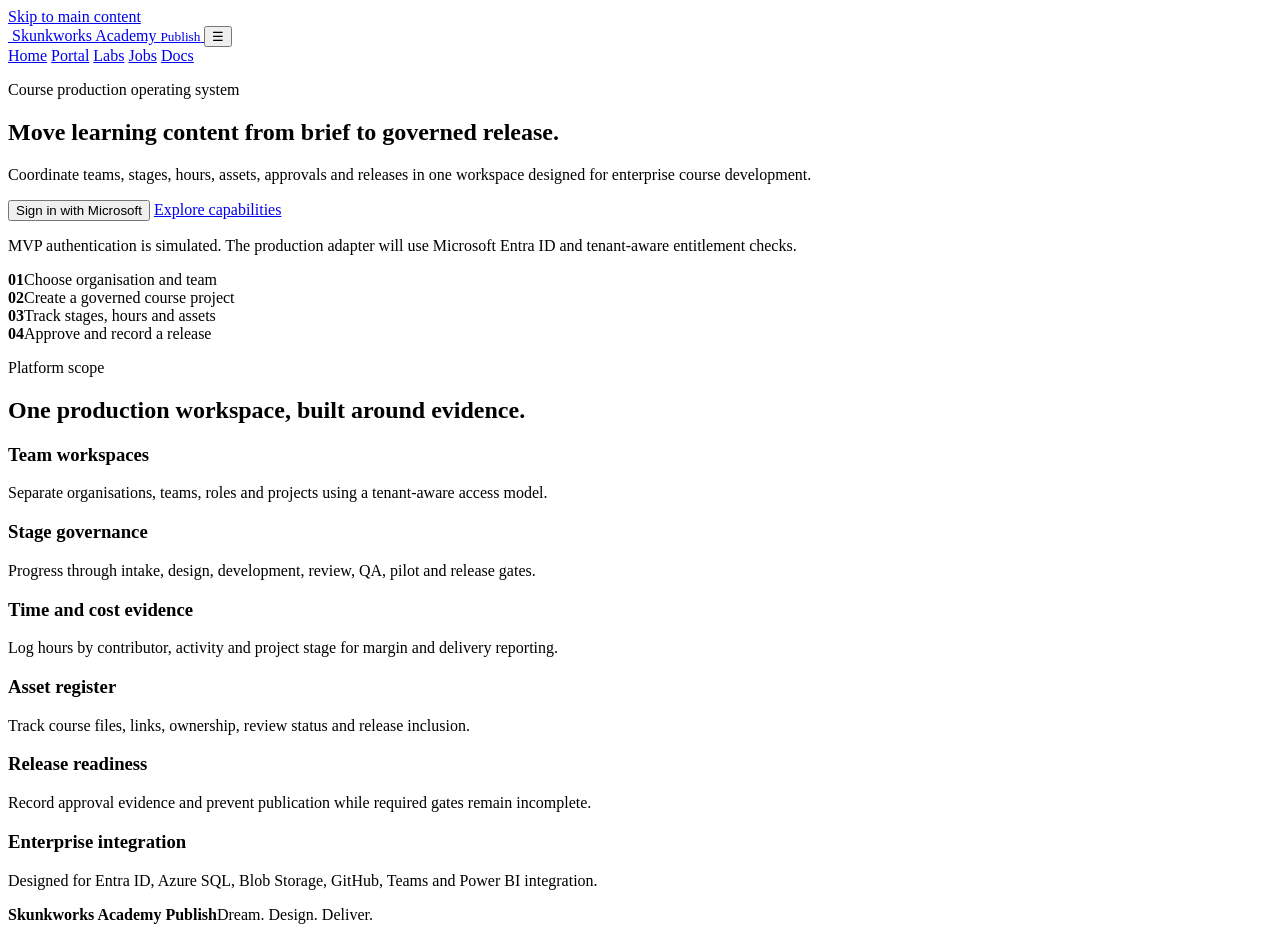
==== index.html @ 6ddb1a0d "feat: add publishing workspace MVP shell" ====
<!doctype html>
<html lang="en-ZA">
<head>
  <meta charset="utf-8" />
  <meta name="viewport" content="width=device-width, initial-scale=1, viewport-fit=cover" />
  <title>Skunkworks Academy Publish | Course Production Workspace</title>
  <meta name="description" content="Plan, produce, review and release enterprise learning content with governed teams, project stages, time tracking and release controls." />
  <meta name="color-scheme" content="light dark" />
  <meta name="theme-color" content="#ffffff" media="(prefers-color-scheme: light)" />
  <meta name="theme-color" content="#050505" media="(prefers-color-scheme: dark)" />
  <link rel="canonical" href="https://publish.skunkworksacademy.com/" />
  <link rel="icon" href="https://raw.githubusercontent.com/skunkworks-academy/.github/refs/heads/main/images/favicon-black.png" media="(prefers-color-scheme: light)" />
  <link rel="icon" href="https://raw.githubusercontent.com/skunkworks-academy/.github/refs/heads/main/images/favicon-white.png" media="(prefers-color-scheme: dark)" />
  <link rel="preconnect" href="https://fonts.googleapis.com" />
  <link rel="preconnect" href="https://fonts.gstatic.com" crossorigin />
  <link href="https://fonts.googleapis.com/css2?family=IBM+Plex+Sans:wght@400;500;600;700&display=swap" rel="stylesheet" />
  <link rel="stylesheet" href="styles.css" />
</head>
<body>
  <a class="skip-link" href="#main">Skip to main content</a>
  <header class="site-header">
    <div class="shell nav-wrap">
      <a class="brand" href="https://skunkworksacademy.com/" aria-label="Skunkworks Academy home">
        <picture>
          <source srcset="https://raw.githubusercontent.com/skunkworks-academy/.github/refs/heads/main/images/favicon-white.png" media="(prefers-color-scheme: dark)" />
          <img src="https://raw.githubusercontent.com/skunkworks-academy/.github/refs/heads/main/images/favicon-black.png" alt="" />
        </picture>
        <span>Skunkworks Academy <small>Publish</small></span>
      </a>
      <button id="navToggle" class="icon-button" type="button" aria-expanded="false" aria-controls="siteNav" aria-label="Toggle navigation">☰</button>
      <nav id="siteNav" class="site-nav" aria-label="Academy navigation">
        <a href="https://skunkworksacademy.com/">Home</a>
        <a href="https://portal.skunkworksacademy.com/">Portal</a>
        <a href="https://labs.skunkworksacademy.com/">Labs</a>
        <a href="https://jobs.skunkworksacademy.com/">Jobs</a>
        <a href="https://docs.skunkworksacademy.com/">Docs</a>
      </nav>
    </div>
  </header>

  <main id="main">
    <section id="productView" class="hero shell">
      <div>
        <p class="eyebrow">Course production operating system</p>
        <h1>Move learning content from brief to governed release.</h1>
        <p class="lead">Coordinate teams, stages, hours, assets, approvals and releases in one workspace designed for enterprise course development.</p>
        <div class="actions">
          <button id="signInButton" class="button primary" type="button">Sign in with Microsoft</button>
          <a class="button secondary" href="#capabilities">Explore capabilities</a>
        </div>
        <p class="helper">MVP authentication is simulated. The production adapter will use Microsoft Entra ID and tenant-aware entitlement checks.</p>
      </div>
      <aside class="hero-panel" aria-label="Publishing workflow summary">
        <div><strong>01</strong><span>Choose organisation and team</span></div>
        <div><strong>02</strong><span>Create a governed course project</span></div>
        <div><strong>03</strong><span>Track stages, hours and assets</span></div>
        <div><strong>04</strong><span>Approve and record a release</span></div>
      </aside>
    </section>

    <section id="capabilities" class="shell section-block">
      <p class="eyebrow">Platform scope</p>
      <h2>One production workspace, built around evidence.</h2>
      <div class="feature-grid">
        <article><h3>Team workspaces</h3><p>Separate organisations, teams, roles and projects using a tenant-aware access model.</p></article>
        <article><h3>Stage governance</h3><p>Progress through intake, design, development, review, QA, pilot and release gates.</p></article>
        <article><h3>Time and cost evidence</h3><p>Log hours by contributor, activity and project stage for margin and delivery reporting.</p></article>
        <article><h3>Asset register</h3><p>Track course files, links, ownership, review status and release inclusion.</p></article>
        <article><h3>Release readiness</h3><p>Record approval evidence and prevent publication while required gates remain incomplete.</p></article>
        <article><h3>Enterprise integration</h3><p>Designed for Entra ID, Azure SQL, Blob Storage, GitHub, Teams and Power BI integration.</p></article>
      </div>
    </section>

    <section id="workspaceView" class="workspace shell" hidden>
      <div class="workspace-head">
        <div>
          <p class="eyebrow">Authenticated workspace</p>
          <h1>Publishing control centre</h1>
          <p id="identitySummary" class="lead compact"></p>
        </div>
        <button id="signOutButton" class="button secondary" type="button">Sign out</button>
      </div>

      <div class="onboarding-grid">
        <section class="panel">
          <h2>1. Organisation and team</h2>
          <label for="organisationSelect">Organisation</label>
          <select id="organisationSelect">
            <option value="Skunkworks Academy">Skunkworks Academy</option>
            <option value="Demo Customer Tenant">Demo Customer Tenant</option>
          </select>
          <label for="teamSelect">Publishing team</label>
          <select id="teamSelect">
            <option value="Course Development Team">Course Development Team</option>
            <option value="Faculty and SMEs">Faculty and SMEs</option>
            <option value="Media Production">Media Production</option>
          </select>
          <p class="helper">Production: organisations and teams will resolve from application tenant memberships and Entra groups.</p>
        </section>

        <section class="panel">
          <h2>2. Create project</h2>
          <label for="projectName">Project name</label>
          <input id="projectName" type="text" value="Publishing MVP Course" />
          <label for="projectOwner">Project owner</label>
          <input id="projectOwner" type="text" value="Raydo Matthee" />
          <label for="projectTemplate">Template</label>
          <select id="projectTemplate">
            <option>Instructor-led course</option>
            <option>Self-paced course</option>
            <option>Certification readiness programme</option>
            <option>Microlearning series</option>
          </select>
          <button id="createProjectButton" class="button primary" type="button">Create project workspace</button>
        </section>
      </div>

      <section id="projectWorkspace" hidden>
        <div class="metric-grid">
          <article class="metric"><span>Project</span><strong id="metricProject">—</strong></article>
          <article class="metric"><span>Current stage</span><strong id="metricStage">Intake</strong></article>
          <article class="metric"><span>Logged hours</span><strong id="metricHours">0.0</strong></article>
          <article class="metric"><span>Release readiness</span><strong id="metricReadiness">14%</strong></article>
        </div>

        <div class="workspace-grid">
          <section class="panel span-2">
            <div class="panel-heading"><div><p class="eyebrow">Production stages</p><h2>Stage board</h2></div><button id="advanceStageButton" class="button secondary" type="button">Advance stage</button></div>
            <ol id="stageList" class="stage-list"></ol>
          </section>

          <section class="panel">
            <p class="eyebrow">Time evidence</p>
            <h2>Log time</h2>
            <label for="timeActivity">Activity</label>
            <input id="timeActivity" type="text" placeholder="Example: Module outline review" />
            <label for="timeHours">Hours</label>
            <input id="timeHours" type="number" min="0.25" step="0.25" value="1" />
            <button id="addTimeButton" class="button primary" type="button">Add time entry</button>
            <ul id="timeEntries" class="record-list"></ul>
          </section>

          <section class="panel">
            <p class="eyebrow">Asset register</p>
            <h2>Add course asset</h2>
            <label for="assetName">Asset name</label>
            <input id="assetName" type="text" placeholder="Example: learner-guide.docx" />
            <label for="assetType">Asset type</label>
            <select id="assetType"><option>Courseware</option><option>Slides</option><option>Lab</option><option>Assessment</option><option>Media</option></select>
            <button id="addAssetButton" class="button primary" type="button">Register asset</button>
            <ul id="assetEntries" class="record-list"></ul>
          </section>

          <section class="panel span-2">
            <div class="panel-heading"><div><p class="eyebrow">Release governance</p><h2>Readiness checklist</h2></div><span id="releaseBadge" class="badge">Not ready</span></div>
            <div id="checklist" class="checklist"></div>
            <button id="createReleaseButton" class="button primary" type="button" disabled>Create release record</button>
            <p id="releaseMessage" class="status" aria-live="polite"></p>
          </section>
        </div>
      </section>
    </section>
  </main>

  <footer class="site-footer">
    <div class="shell"><strong>Skunkworks Academy Publish</strong><span>Dream. Design. Deliver.</span></div>
  </footer>
  <script src="app.js" defer></script>
</body>
</html>
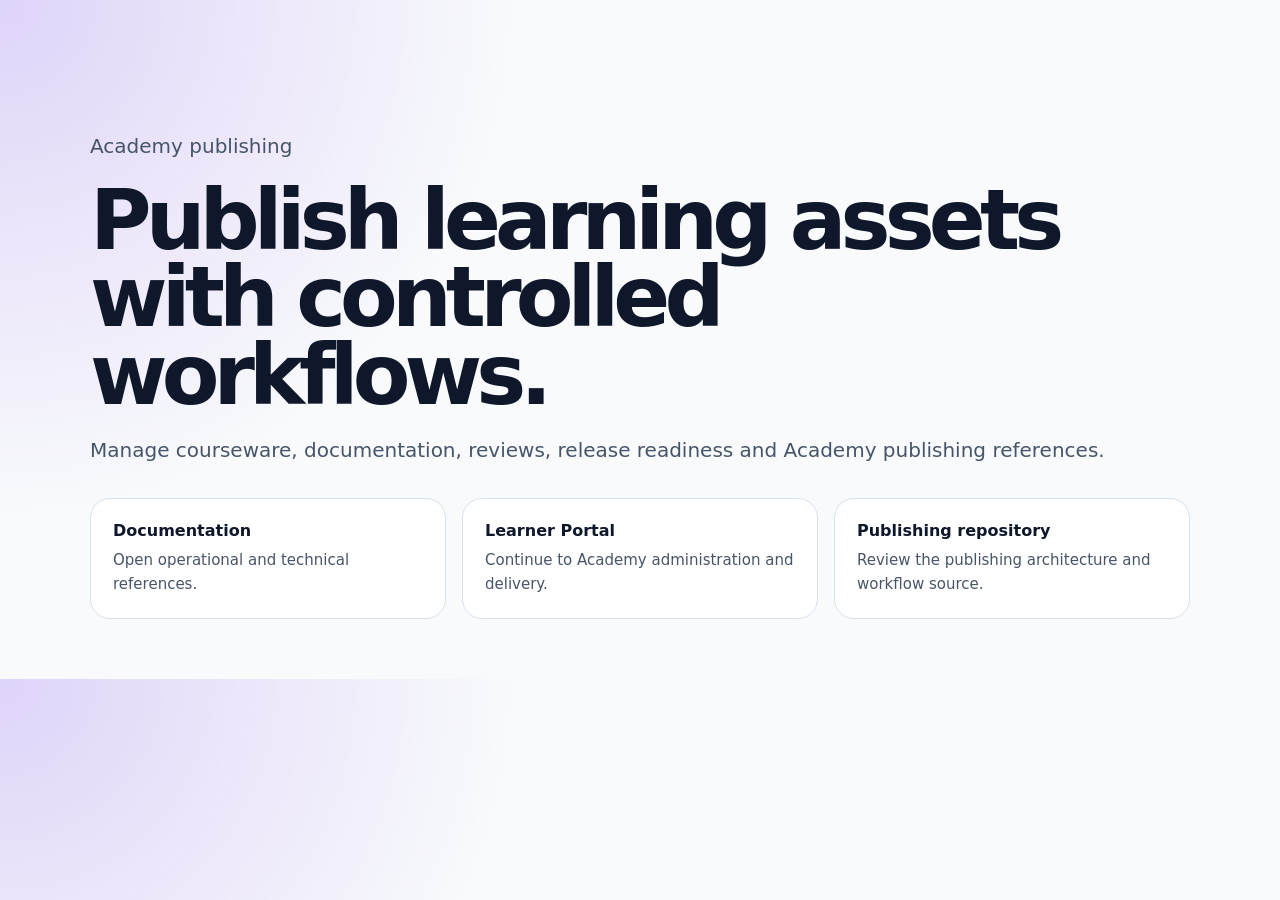
==== commit 729e7962: "feat: add Academy publishing landing page with canonical navigation" ====
--- a/index.html
+++ b/index.html
@@ -2,169 +2,15 @@
 <html lang="en-ZA">
 <head>
   <meta charset="utf-8" />
-  <meta name="viewport" content="width=device-width, initial-scale=1, viewport-fit=cover" />
-  <title>Skunkworks Academy Publish | Course Production Workspace</title>
-  <meta name="description" content="Plan, produce, review and release enterprise learning content with governed teams, project stages, time tracking and release controls." />
+  <meta name="viewport" content="width=device-width,initial-scale=1,viewport-fit=cover" />
+  <title>Skunkworks Academy Publish</title>
+  <meta name="description" content="Skunkworks Academy publishing workflows for courseware, documentation and release assets." />
   <meta name="color-scheme" content="light dark" />
-  <meta name="theme-color" content="#ffffff" media="(prefers-color-scheme: light)" />
-  <meta name="theme-color" content="#050505" media="(prefers-color-scheme: dark)" />
   <link rel="canonical" href="https://publish.skunkworksacademy.com/" />
-  <link rel="icon" href="https://raw.githubusercontent.com/skunkworks-academy/.github/refs/heads/main/images/favicon-black.png" media="(prefers-color-scheme: light)" />
-  <link rel="icon" href="https://raw.githubusercontent.com/skunkworks-academy/.github/refs/heads/main/images/favicon-white.png" media="(prefers-color-scheme: dark)" />
-  <link rel="preconnect" href="https://fonts.googleapis.com" />
-  <link rel="preconnect" href="https://fonts.gstatic.com" crossorigin />
-  <link href="https://fonts.googleapis.com/css2?family=IBM+Plex+Sans:wght@400;500;600;700&display=swap" rel="stylesheet" />
-  <link rel="stylesheet" href="styles.css" />
+  <link rel="icon" href="https://skunkworksacademy.com/images/favicon-black.png" media="(prefers-color-scheme:light)" />
+  <link rel="icon" href="https://skunkworksacademy.com/images/favicon-white.png" media="(prefers-color-scheme:dark)" />
+  <script defer src="https://skunkworksacademy.com/assets/academy-navigation.js?v=2026.07.17.4" data-skunkworks-global-nav="v7"></script>
+  <style>:root{color-scheme:light dark;--bg:#f8fafc;--panel:#fff;--text:#0f172a;--muted:#475569;--line:#d8e1ed;--a:#7c3aed;--b:#0891b2}@media(prefers-color-scheme:dark){:root{--bg:#0b0f14;--panel:#0f1720;--text:#e6edf3;--muted:#9fb0c2;--line:#243041;--a:#8b5cf6;--b:#22d3ee}}*{box-sizing:border-box}body{margin:0;background:radial-gradient(circle at top left,color-mix(in srgb,var(--a) 20%,transparent),transparent 32rem),var(--bg);color:var(--text);font-family:system-ui,-apple-system,Segoe UI,sans-serif}.shell{width:min(1100px,calc(100% - 32px));margin:auto;padding:110px 0 60px}h1{font-size:clamp(44px,8vw,84px);line-height:.92;letter-spacing:-.07em;margin:0 0 18px}p{color:var(--muted);font-size:20px;line-height:1.6}.grid{display:grid;grid-template-columns:repeat(3,1fr);gap:16px;margin-top:32px}.card{border:1px solid var(--line);border-radius:20px;padding:22px;background:var(--panel);color:var(--text);text-decoration:none}.card p{font-size:15px;margin:8px 0 0}@media(max-width:760px){.grid{grid-template-columns:1fr}}</style>
 </head>
-<body>
-  <a class="skip-link" href="#main">Skip to main content</a>
-  <header class="site-header">
-    <div class="shell nav-wrap">
-      <a class="brand" href="https://skunkworksacademy.com/" aria-label="Skunkworks Academy home">
-        <picture>
-          <source srcset="https://raw.githubusercontent.com/skunkworks-academy/.github/refs/heads/main/images/favicon-white.png" media="(prefers-color-scheme: dark)" />
-          <img src="https://raw.githubusercontent.com/skunkworks-academy/.github/refs/heads/main/images/favicon-black.png" alt="" />
-        </picture>
-        <span>Skunkworks Academy <small>Publish</small></span>
-      </a>
-      <button id="navToggle" class="icon-button" type="button" aria-expanded="false" aria-controls="siteNav" aria-label="Toggle navigation">☰</button>
-      <nav id="siteNav" class="site-nav" aria-label="Academy navigation">
-        <a href="https://skunkworksacademy.com/">Home</a>
-        <a href="https://portal.skunkworksacademy.com/">Portal</a>
-        <a href="https://labs.skunkworksacademy.com/">Labs</a>
-        <a href="https://jobs.skunkworksacademy.com/">Jobs</a>
-        <a href="https://docs.skunkworksacademy.com/">Docs</a>
-      </nav>
-    </div>
-  </header>
-
-  <main id="main">
-    <section id="productView" class="hero shell">
-      <div>
-        <p class="eyebrow">Course production operating system</p>
-        <h1>Move learning content from brief to governed release.</h1>
-        <p class="lead">Coordinate teams, stages, hours, assets, approvals and releases in one workspace designed for enterprise course development.</p>
-        <div class="actions">
-          <button id="signInButton" class="button primary" type="button">Sign in with Microsoft</button>
-          <a class="button secondary" href="#capabilities">Explore capabilities</a>
-        </div>
-        <p class="helper">MVP authentication is simulated. The production adapter will use Microsoft Entra ID and tenant-aware entitlement checks.</p>
-      </div>
-      <aside class="hero-panel" aria-label="Publishing workflow summary">
-        <div><strong>01</strong><span>Choose organisation and team</span></div>
-        <div><strong>02</strong><span>Create a governed course project</span></div>
-        <div><strong>03</strong><span>Track stages, hours and assets</span></div>
-        <div><strong>04</strong><span>Approve and record a release</span></div>
-      </aside>
-    </section>
-
-    <section id="capabilities" class="shell section-block">
-      <p class="eyebrow">Platform scope</p>
-      <h2>One production workspace, built around evidence.</h2>
-      <div class="feature-grid">
-        <article><h3>Team workspaces</h3><p>Separate organisations, teams, roles and projects using a tenant-aware access model.</p></article>
-        <article><h3>Stage governance</h3><p>Progress through intake, design, development, review, QA, pilot and release gates.</p></article>
-        <article><h3>Time and cost evidence</h3><p>Log hours by contributor, activity and project stage for margin and delivery reporting.</p></article>
-        <article><h3>Asset register</h3><p>Track course files, links, ownership, review status and release inclusion.</p></article>
-        <article><h3>Release readiness</h3><p>Record approval evidence and prevent publication while required gates remain incomplete.</p></article>
-        <article><h3>Enterprise integration</h3><p>Designed for Entra ID, Azure SQL, Blob Storage, GitHub, Teams and Power BI integration.</p></article>
-      </div>
-    </section>
-
-    <section id="workspaceView" class="workspace shell" hidden>
-      <div class="workspace-head">
-        <div>
-          <p class="eyebrow">Authenticated workspace</p>
-          <h1>Publishing control centre</h1>
-          <p id="identitySummary" class="lead compact"></p>
-        </div>
-        <button id="signOutButton" class="button secondary" type="button">Sign out</button>
-      </div>
-
-      <div class="onboarding-grid">
-        <section class="panel">
-          <h2>1. Organisation and team</h2>
-          <label for="organisationSelect">Organisation</label>
-          <select id="organisationSelect">
-            <option value="Skunkworks Academy">Skunkworks Academy</option>
-            <option value="Demo Customer Tenant">Demo Customer Tenant</option>
-          </select>
-          <label for="teamSelect">Publishing team</label>
-          <select id="teamSelect">
-            <option value="Course Development Team">Course Development Team</option>
-            <option value="Faculty and SMEs">Faculty and SMEs</option>
-            <option value="Media Production">Media Production</option>
-          </select>
-          <p class="helper">Production: organisations and teams will resolve from application tenant memberships and Entra groups.</p>
-        </section>
-
-        <section class="panel">
-          <h2>2. Create project</h2>
-          <label for="projectName">Project name</label>
-          <input id="projectName" type="text" value="Publishing MVP Course" />
-          <label for="projectOwner">Project owner</label>
-          <input id="projectOwner" type="text" value="Raydo Matthee" />
-          <label for="projectTemplate">Template</label>
-          <select id="projectTemplate">
-            <option>Instructor-led course</option>
-            <option>Self-paced course</option>
-            <option>Certification readiness programme</option>
-            <option>Microlearning series</option>
-          </select>
-          <button id="createProjectButton" class="button primary" type="button">Create project workspace</button>
-        </section>
-      </div>
-
-      <section id="projectWorkspace" hidden>
-        <div class="metric-grid">
-          <article class="metric"><span>Project</span><strong id="metricProject">—</strong></article>
-          <article class="metric"><span>Current stage</span><strong id="metricStage">Intake</strong></article>
-          <article class="metric"><span>Logged hours</span><strong id="metricHours">0.0</strong></article>
-          <article class="metric"><span>Release readiness</span><strong id="metricReadiness">14%</strong></article>
-        </div>
-
-        <div class="workspace-grid">
-          <section class="panel span-2">
-            <div class="panel-heading"><div><p class="eyebrow">Production stages</p><h2>Stage board</h2></div><button id="advanceStageButton" class="button secondary" type="button">Advance stage</button></div>
-            <ol id="stageList" class="stage-list"></ol>
-          </section>
-
-          <section class="panel">
-            <p class="eyebrow">Time evidence</p>
-            <h2>Log time</h2>
-            <label for="timeActivity">Activity</label>
-            <input id="timeActivity" type="text" placeholder="Example: Module outline review" />
-            <label for="timeHours">Hours</label>
-            <input id="timeHours" type="number" min="0.25" step="0.25" value="1" />
-            <button id="addTimeButton" class="button primary" type="button">Add time entry</button>
-            <ul id="timeEntries" class="record-list"></ul>
-          </section>
-
-          <section class="panel">
-            <p class="eyebrow">Asset register</p>
-            <h2>Add course asset</h2>
-            <label for="assetName">Asset name</label>
-            <input id="assetName" type="text" placeholder="Example: learner-guide.docx" />
-            <label for="assetType">Asset type</label>
-            <select id="assetType"><option>Courseware</option><option>Slides</option><option>Lab</option><option>Assessment</option><option>Media</option></select>
-            <button id="addAssetButton" class="button primary" type="button">Register asset</button>
-            <ul id="assetEntries" class="record-list"></ul>
-          </section>
-
-          <section class="panel span-2">
-            <div class="panel-heading"><div><p class="eyebrow">Release governance</p><h2>Readiness checklist</h2></div><span id="releaseBadge" class="badge">Not ready</span></div>
-            <div id="checklist" class="checklist"></div>
-            <button id="createReleaseButton" class="button primary" type="button" disabled>Create release record</button>
-            <p id="releaseMessage" class="status" aria-live="polite"></p>
-          </section>
-        </div>
-      </section>
-    </section>
-  </main>
-
-  <footer class="site-footer">
-    <div class="shell"><strong>Skunkworks Academy Publish</strong><span>Dream. Design. Deliver.</span></div>
-  </footer>
-  <script src="app.js" defer></script>
-</body>
+<body><main class="shell"><p>Academy publishing</p><h1>Publish learning assets with controlled workflows.</h1><p>Manage courseware, documentation, reviews, release readiness and Academy publishing references.</p><section class="grid"><a class="card" href="https://docs.skunkworksacademy.com/"><strong>Documentation</strong><p>Open operational and technical references.</p></a><a class="card" href="https://portal.skunkworksacademy.com/"><strong>Learner Portal</strong><p>Continue to Academy administration and delivery.</p></a><a class="card" href="https://github.com/skunkworks-academy/publish"><strong>Publishing repository</strong><p>Review the publishing architecture and workflow source.</p></a></section></main></body>
 </html>
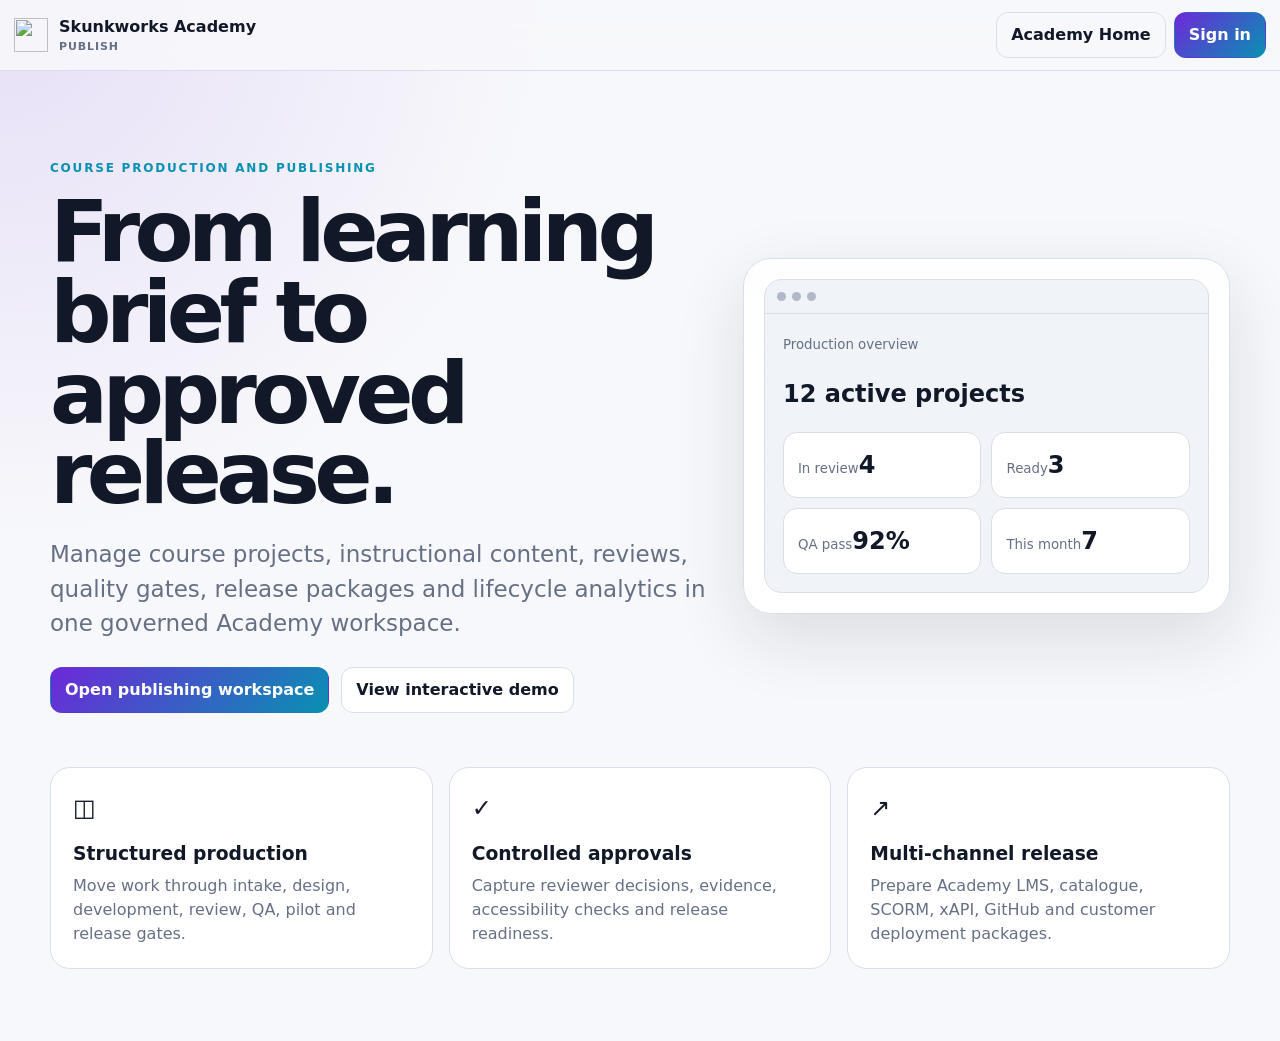
==== commit da4e8d52: "feat: build publishing module dashboard and wireframes" ====
--- a/index.html
+++ b/index.html
@@ -3,14 +3,207 @@
 <head>
   <meta charset="utf-8" />
   <meta name="viewport" content="width=device-width,initial-scale=1,viewport-fit=cover" />
-  <title>Skunkworks Academy Publish</title>
-  <meta name="description" content="Skunkworks Academy publishing workflows for courseware, documentation and release assets." />
+  <title>Skunkworks Academy Publish | Course Production Workspace</title>
+  <meta name="description" content="Plan, author, review, approve and release Skunkworks Academy learning content from one governed publishing workspace." />
+  <meta name="author" content="Skunkworks Academy" />
+  <meta name="robots" content="index,follow,max-image-preview:large" />
   <meta name="color-scheme" content="light dark" />
+  <meta name="theme-color" content="#f7f8fb" media="(prefers-color-scheme:light)" />
+  <meta name="theme-color" content="#080b10" media="(prefers-color-scheme:dark)" />
   <link rel="canonical" href="https://publish.skunkworksacademy.com/" />
-  <link rel="icon" href="https://skunkworksacademy.com/images/favicon-black.png" media="(prefers-color-scheme:light)" />
-  <link rel="icon" href="https://skunkworksacademy.com/images/favicon-white.png" media="(prefers-color-scheme:dark)" />
+  <link rel="icon" href="https://raw.githubusercontent.com/skunkworks-academy/.github/refs/heads/main/images/favicon-black.png" media="(prefers-color-scheme:light)" />
+  <link rel="icon" href="https://raw.githubusercontent.com/skunkworks-academy/.github/refs/heads/main/images/favicon-white.png" media="(prefers-color-scheme:dark)" />
+  <link rel="preconnect" href="https://fonts.googleapis.com" />
+  <link rel="preconnect" href="https://fonts.gstatic.com" crossorigin />
+  <link href="https://fonts.googleapis.com/css2?family=IBM+Plex+Sans:wght@400;500;600;700&display=swap" rel="stylesheet" />
   <script defer src="https://skunkworksacademy.com/assets/academy-navigation.js?v=2026.07.17.4" data-skunkworks-global-nav="v7"></script>
-  <style>:root{color-scheme:light dark;--bg:#f8fafc;--panel:#fff;--text:#0f172a;--muted:#475569;--line:#d8e1ed;--a:#7c3aed;--b:#0891b2}@media(prefers-color-scheme:dark){:root{--bg:#0b0f14;--panel:#0f1720;--text:#e6edf3;--muted:#9fb0c2;--line:#243041;--a:#8b5cf6;--b:#22d3ee}}*{box-sizing:border-box}body{margin:0;background:radial-gradient(circle at top left,color-mix(in srgb,var(--a) 20%,transparent),transparent 32rem),var(--bg);color:var(--text);font-family:system-ui,-apple-system,Segoe UI,sans-serif}.shell{width:min(1100px,calc(100% - 32px));margin:auto;padding:110px 0 60px}h1{font-size:clamp(44px,8vw,84px);line-height:.92;letter-spacing:-.07em;margin:0 0 18px}p{color:var(--muted);font-size:20px;line-height:1.6}.grid{display:grid;grid-template-columns:repeat(3,1fr);gap:16px;margin-top:32px}.card{border:1px solid var(--line);border-radius:20px;padding:22px;background:var(--panel);color:var(--text);text-decoration:none}.card p{font-size:15px;margin:8px 0 0}@media(max-width:760px){.grid{grid-template-columns:1fr}}</style>
+  <style>
+    :root{color-scheme:light dark;--bg:#f7f8fb;--surface:#fff;--surface2:#f0f3f8;--text:#111827;--muted:#667085;--line:#d9dee8;--brand:#6d28d9;--brand2:#0891b2;--good:#15803d;--warn:#b45309;--danger:#b42318;--shadow:0 24px 70px rgba(15,23,42,.12);--radius:20px}
+    @media(prefers-color-scheme:dark){:root{--bg:#080b10;--surface:#0f141c;--surface2:#161d27;--text:#edf2f7;--muted:#9ba8b7;--line:#283241;--brand:#9b7cff;--brand2:#27c2dd;--good:#4ade80;--warn:#fbbf24;--danger:#fb7185;--shadow:0 24px 80px rgba(0,0,0,.35)}}
+    *{box-sizing:border-box}html{scroll-behavior:smooth}body{margin:0;background:radial-gradient(circle at top left,color-mix(in srgb,var(--brand) 12%,transparent),transparent 34rem),var(--bg);color:var(--text);font-family:"IBM Plex Sans",system-ui,sans-serif;line-height:1.5}button,input,select,textarea{font:inherit}button,a{transition:.2s ease}.skip{position:fixed;top:10px;left:10px;transform:translateY(-160%);z-index:1000;background:var(--text);color:var(--bg);padding:10px 14px;border-radius:999px}.skip:focus{transform:none}.topbar{position:sticky;top:0;z-index:50;min-height:70px;border-bottom:1px solid var(--line);background:color-mix(in srgb,var(--bg) 88%,transparent);backdrop-filter:blur(18px)}.topbar-inner{width:min(1440px,calc(100% - 28px));min-height:70px;margin:auto;display:flex;align-items:center;justify-content:space-between;gap:18px}.brand{display:flex;align-items:center;gap:11px;text-decoration:none;color:var(--text);font-weight:700}.brand img{width:34px;height:34px}.brand small{display:block;color:var(--muted);font-size:11px;font-weight:600;letter-spacing:.08em;text-transform:uppercase}.top-actions{display:flex;align-items:center;gap:8px}.icon-btn,.btn{border:1px solid var(--line);background:var(--surface);color:var(--text);border-radius:12px;padding:10px 14px;cursor:pointer;text-decoration:none;font-weight:600}.btn.primary{border-color:transparent;background:linear-gradient(135deg,var(--brand),var(--brand2));color:#fff}.btn.ghost{background:transparent}.avatar{width:38px;height:38px;border-radius:50%;display:grid;place-items:center;background:linear-gradient(135deg,var(--brand),var(--brand2));color:#fff;font-weight:700}.landing{width:min(1180px,calc(100% - 32px));margin:auto;padding:88px 0 72px}.hero{display:grid;grid-template-columns:1.15fr .85fr;gap:34px;align-items:center}.eyebrow{font-size:12px;text-transform:uppercase;letter-spacing:.15em;color:var(--brand2);font-weight:700}.hero h1{font-size:clamp(46px,7vw,86px);line-height:.94;letter-spacing:-.065em;margin:14px 0 20px}.hero p{font-size:clamp(18px,2vw,23px);color:var(--muted);max-width:760px}.hero-actions{display:flex;gap:12px;flex-wrap:wrap;margin-top:26px}.showcase{border:1px solid var(--line);background:linear-gradient(180deg,color-mix(in srgb,var(--surface) 92%,transparent),var(--surface));border-radius:28px;padding:20px;box-shadow:var(--shadow)}.mini-window{border:1px solid var(--line);border-radius:18px;overflow:hidden;background:var(--surface2)}.mini-head{display:flex;gap:6px;padding:12px;border-bottom:1px solid var(--line)}.dot{width:9px;height:9px;border-radius:50%;background:var(--muted);opacity:.45}.mini-body{padding:18px}.mini-grid{display:grid;grid-template-columns:1fr 1fr;gap:10px}.mini-card{border:1px solid var(--line);background:var(--surface);border-radius:14px;padding:14px}.mini-card strong{font-size:24px}.feature-grid{display:grid;grid-template-columns:repeat(3,1fr);gap:16px;margin-top:54px}.feature{border:1px solid var(--line);background:var(--surface);border-radius:var(--radius);padding:22px}.feature span{font-size:24px}.feature h3{margin:14px 0 6px}.feature p{margin:0;color:var(--muted)}
+    .auth-view{min-height:calc(100vh - 70px);display:grid;place-items:center;padding:44px 16px}.auth-shell{width:min(980px,100%);display:grid;grid-template-columns:1fr .9fr;border:1px solid var(--line);border-radius:28px;overflow:hidden;background:var(--surface);box-shadow:var(--shadow)}.auth-story{padding:48px;background:linear-gradient(145deg,color-mix(in srgb,var(--brand) 20%,var(--surface)),color-mix(in srgb,var(--brand2) 14%,var(--surface)))}.auth-story h1{font-size:clamp(38px,5vw,62px);line-height:1;letter-spacing:-.055em;margin:14px 0}.auth-story p{color:var(--muted);font-size:18px}.auth-points{display:grid;gap:12px;margin-top:28px}.auth-point{display:flex;gap:10px}.auth-card{padding:48px}.auth-card h2{font-size:30px;margin:0 0 8px}.auth-card p{color:var(--muted)}.ms-btn{width:100%;display:flex;justify-content:center;align-items:center;gap:12px;margin-top:22px;padding:13px;border:1px solid var(--line);border-radius:12px;background:var(--surface2);color:var(--text);font-weight:700;cursor:pointer}.ms-mark{display:grid;grid-template-columns:repeat(2,9px);gap:2px}.ms-mark i{width:9px;height:9px;background:currentColor}.divider{display:flex;align-items:center;gap:10px;color:var(--muted);font-size:12px;margin:20px 0}.divider:before,.divider:after{content:"";height:1px;flex:1;background:var(--line)}.notice{border:1px solid color-mix(in srgb,var(--warn) 35%,var(--line));background:color-mix(in srgb,var(--warn) 8%,var(--surface));border-radius:12px;padding:12px;color:var(--muted);font-size:13px}
+    .app{display:grid;grid-template-columns:260px 1fr;min-height:calc(100vh - 70px)}.sidebar{position:sticky;top:70px;height:calc(100vh - 70px);border-right:1px solid var(--line);background:color-mix(in srgb,var(--surface) 94%,transparent);padding:18px 14px;overflow:auto}.workspace{padding:10px 12px 18px;border-bottom:1px solid var(--line);margin-bottom:14px}.workspace small{color:var(--muted)}.side-nav{display:grid;gap:4px}.side-nav button{display:flex;align-items:center;gap:10px;width:100%;border:0;background:transparent;color:var(--muted);padding:10px 12px;border-radius:10px;cursor:pointer;text-align:left}.side-nav button.active,.side-nav button:hover{background:var(--surface2);color:var(--text)}.side-label{padding:14px 12px 6px;color:var(--muted);font-size:11px;text-transform:uppercase;letter-spacing:.12em;font-weight:700}.main{min-width:0;padding:26px}.page{display:none}.page.active{display:block}.page-head{display:flex;align-items:flex-start;justify-content:space-between;gap:18px;margin-bottom:22px}.page-head h1{font-size:34px;letter-spacing:-.035em;margin:0}.page-head p{margin:4px 0 0;color:var(--muted)}.stats{display:grid;grid-template-columns:repeat(4,1fr);gap:14px}.stat,.panel{border:1px solid var(--line);background:var(--surface);border-radius:var(--radius);box-shadow:0 10px 35px rgba(15,23,42,.04)}.stat{padding:18px}.stat small{color:var(--muted)}.stat strong{display:block;font-size:30px;margin-top:6px}.delta{font-size:12px;color:var(--good)}.dashboard-grid{display:grid;grid-template-columns:1.25fr .75fr;gap:16px;margin-top:16px}.panel{padding:20px}.panel-head{display:flex;justify-content:space-between;align-items:center;gap:12px;margin-bottom:16px}.panel h2{font-size:20px;margin:0}.muted{color:var(--muted)}.table-wrap{overflow:auto}.table{width:100%;border-collapse:collapse;min-width:700px}.table th,.table td{text-align:left;padding:13px 10px;border-bottom:1px solid var(--line);font-size:14px}.table th{color:var(--muted);font-size:12px;text-transform:uppercase;letter-spacing:.06em}.status{display:inline-flex;align-items:center;gap:6px;border:1px solid var(--line);border-radius:999px;padding:4px 9px;font-size:12px}.status:before{content:"";width:7px;height:7px;border-radius:50%;background:var(--muted)}.status.good:before{background:var(--good)}.status.warn:before{background:var(--warn)}.status.review:before{background:var(--brand)}.progress{height:8px;background:var(--surface2);border-radius:999px;overflow:hidden}.progress i{display:block;height:100%;background:linear-gradient(90deg,var(--brand),var(--brand2));border-radius:inherit}.activity{display:grid;gap:14px}.activity-item{display:grid;grid-template-columns:34px 1fr;gap:10px}.activity-icon{width:34px;height:34px;border-radius:10px;background:var(--surface2);display:grid;place-items:center}.activity-item p{margin:0;font-size:14px}.activity-item small{color:var(--muted)}.cards{display:grid;grid-template-columns:repeat(3,1fr);gap:14px}.project-card{border:1px solid var(--line);border-radius:18px;background:var(--surface);padding:18px}.project-card h3{margin:12px 0 4px}.project-card p{margin:0 0 16px;color:var(--muted);font-size:14px}.project-meta{display:flex;justify-content:space-between;gap:8px;font-size:12px;color:var(--muted)}.kanban{display:grid;grid-template-columns:repeat(4,minmax(250px,1fr));gap:14px;overflow:auto;padding-bottom:8px}.column{border:1px solid var(--line);background:var(--surface2);border-radius:18px;padding:12px;min-height:440px}.column h3{font-size:14px;margin:4px 4px 12px}.task{border:1px solid var(--line);background:var(--surface);border-radius:14px;padding:13px;margin-bottom:10px}.task p{margin:0 0 12px;font-size:14px}.task footer{display:flex;justify-content:space-between;color:var(--muted);font-size:11px}.editor-shell{display:grid;grid-template-columns:260px 1fr 280px;gap:14px}.outline,.editor,.inspector{border:1px solid var(--line);background:var(--surface);border-radius:18px;min-height:560px}.outline,.inspector{padding:14px}.outline button{display:block;width:100%;text-align:left;border:0;background:transparent;padding:9px;border-radius:8px;color:var(--muted)}.outline button.active{background:var(--surface2);color:var(--text)}.editor{padding:24px}.toolbar{display:flex;gap:6px;flex-wrap:wrap;border-bottom:1px solid var(--line);padding-bottom:12px}.toolbar button{border:1px solid var(--line);background:var(--surface2);color:var(--text);border-radius:8px;padding:7px 10px}.canvas{padding:26px 10px;max-width:760px}.canvas h2{font-size:32px;margin:0 0 16px}.canvas p{color:var(--muted)}.review-list{display:grid;gap:12px}.review-row{display:grid;grid-template-columns:1fr auto;gap:14px;align-items:center;border:1px solid var(--line);background:var(--surface);border-radius:16px;padding:16px}.release-flow{display:grid;grid-template-columns:repeat(5,1fr);gap:10px}.release-step{position:relative;border:1px solid var(--line);background:var(--surface);border-radius:16px;padding:16px}.release-step:not(:last-child):after{content:"→";position:absolute;right:-10px;top:50%;z-index:2;color:var(--muted)}.chart{height:230px;display:flex;align-items:flex-end;gap:14px;padding-top:30px}.bar{flex:1;min-width:30px;background:linear-gradient(180deg,var(--brand2),var(--brand));border-radius:10px 10px 3px 3px;position:relative}.bar span{position:absolute;bottom:-24px;left:50%;transform:translateX(-50%);font-size:11px;color:var(--muted)}.settings-grid{display:grid;grid-template-columns:1fr 1fr;gap:16px}.field{display:grid;gap:7px;margin-bottom:14px}.field label{font-size:13px;font-weight:600}.field input,.field select{width:100%;border:1px solid var(--line);background:var(--surface2);color:var(--text);border-radius:10px;padding:11px}.mobile-menu{display:none}.hidden{display:none!important}
+    @media(max-width:1050px){.stats{grid-template-columns:1fr 1fr}.cards{grid-template-columns:1fr 1fr}.editor-shell{grid-template-columns:220px 1fr}.inspector{display:none}.release-flow{grid-template-columns:1fr 1fr 1fr}}
+    @media(max-width:820px){.hero,.auth-shell,.dashboard-grid{grid-template-columns:1fr}.feature-grid{grid-template-columns:1fr}.auth-story{display:none}.app{grid-template-columns:1fr}.sidebar{position:fixed;left:0;top:70px;z-index:45;width:270px;transform:translateX(-105%);transition:.2s}.sidebar.open{transform:none}.mobile-menu{display:inline-flex}.main{padding:18px}.cards{grid-template-columns:1fr}.editor-shell{grid-template-columns:1fr}.outline{display:none}.settings-grid{grid-template-columns:1fr}.release-flow{grid-template-columns:1fr}.release-step:not(:last-child):after{display:none}}
+    @media(max-width:560px){.brand small,.top-actions .ghost{display:none}.landing{padding-top:54px}.stats{grid-template-columns:1fr}.page-head{display:block}.page-head .btn{margin-top:12px}.auth-card{padding:28px}.main{padding:14px}.topbar-inner{width:calc(100% - 20px)}}
+  </style>
 </head>
-<body><main class="shell"><p>Academy publishing</p><h1>Publish learning assets with controlled workflows.</h1><p>Manage courseware, documentation, reviews, release readiness and Academy publishing references.</p><section class="grid"><a class="card" href="https://docs.skunkworksacademy.com/"><strong>Documentation</strong><p>Open operational and technical references.</p></a><a class="card" href="https://portal.skunkworksacademy.com/"><strong>Learner Portal</strong><p>Continue to Academy administration and delivery.</p></a><a class="card" href="https://github.com/skunkworks-academy/publish"><strong>Publishing repository</strong><p>Review the publishing architecture and workflow source.</p></a></section></main></body>
-</html>+<body>
+<a class="skip" href="#main">Skip to main content</a>
+<header class="topbar">
+  <div class="topbar-inner">
+    <a class="brand" href="#home" data-route="home">
+      <img src="https://raw.githubusercontent.com/skunkworks-academy/.github/refs/heads/main/images/favicon-black.png" alt="" />
+      <span>Skunkworks Academy<small>Publish</small></span>
+    </a>
+    <div class="top-actions" id="publicActions">
+      <a class="btn ghost" href="https://skunkworksacademy.com/">Academy Home</a>
+      <button class="btn primary" data-route="signin">Sign in</button>
+    </div>
+    <div class="top-actions hidden" id="appActions">
+      <button class="icon-btn mobile-menu" id="menuButton" aria-label="Open module navigation">☰</button>
+      <button class="icon-btn" aria-label="Search">⌕</button>
+      <button class="icon-btn" aria-label="Notifications">◔</button>
+      <div class="avatar" title="Raydo Matthee">RM</div>
+    </div>
+  </div>
+</header>
+
+<main id="main">
+  <section class="landing route-view" id="homeView">
+    <div class="hero">
+      <div>
+        <div class="eyebrow">Course production and publishing</div>
+        <h1>From learning brief to approved release.</h1>
+        <p>Manage course projects, instructional content, reviews, quality gates, release packages and lifecycle analytics in one governed Academy workspace.</p>
+        <div class="hero-actions">
+          <button class="btn primary" data-route="signin">Open publishing workspace</button>
+          <button class="btn" data-demo>View interactive demo</button>
+        </div>
+      </div>
+      <div class="showcase" aria-label="Publishing dashboard preview">
+        <div class="mini-window">
+          <div class="mini-head"><i class="dot"></i><i class="dot"></i><i class="dot"></i></div>
+          <div class="mini-body">
+            <small class="muted">Production overview</small>
+            <h2>12 active projects</h2>
+            <div class="mini-grid">
+              <div class="mini-card"><small class="muted">In review</small><strong>4</strong></div>
+              <div class="mini-card"><small class="muted">Ready</small><strong>3</strong></div>
+              <div class="mini-card"><small class="muted">QA pass</small><strong>92%</strong></div>
+              <div class="mini-card"><small class="muted">This month</small><strong>7</strong></div>
+            </div>
+          </div>
+        </div>
+      </div>
+    </div>
+    <div class="feature-grid">
+      <article class="feature"><span>◫</span><h3>Structured production</h3><p>Move work through intake, design, development, review, QA, pilot and release gates.</p></article>
+      <article class="feature"><span>✓</span><h3>Controlled approvals</h3><p>Capture reviewer decisions, evidence, accessibility checks and release readiness.</p></article>
+      <article class="feature"><span>↗</span><h3>Multi-channel release</h3><p>Prepare Academy LMS, catalogue, SCORM, xAPI, GitHub and customer deployment packages.</p></article>
+    </div>
+  </section>
+
+  <section class="auth-view route-view hidden" id="signinView">
+    <div class="auth-shell">
+      <div class="auth-story">
+        <div class="eyebrow">Secure publishing workspace</div>
+        <h1>Author. Review. Approve. Release.</h1>
+        <p>Access is governed by organisation, workspace entitlement and role-based permissions.</p>
+        <div class="auth-points">
+          <div class="auth-point"><b>01</b><span>Microsoft Entra ID single sign-on and MFA</span></div>
+          <div class="auth-point"><b>02</b><span>Tenant-aware project and content boundaries</span></div>
+          <div class="auth-point"><b>03</b><span>Audit-ready publishing and approval history</span></div>
+        </div>
+      </div>
+      <div class="auth-card">
+        <small class="eyebrow">Welcome back</small>
+        <h2>Sign in to Publish</h2>
+        <p>Use your Skunkworks Academy or authorised customer account.</p>
+        <button class="ms-btn" id="microsoftSignIn"><span class="ms-mark"><i></i><i></i><i></i><i></i></span>Continue with Microsoft</button>
+        <div class="divider">MVP preview</div>
+        <button class="btn primary" style="width:100%" data-demo>Enter demo workspace</button>
+        <div class="notice" style="margin-top:18px">The current GitHub Pages build provides the authentication interface and protected-workspace wireframe. Production Entra ID token exchange must be connected to the Academy identity service before live user access.</div>
+      </div>
+    </div>
+  </section>
+
+  <section class="app route-view hidden" id="appView">
+    <aside class="sidebar" id="sidebar">
+      <div class="workspace"><strong>Skunkworks Academy</strong><small>Internal Publishing Team</small></div>
+      <nav class="side-nav" aria-label="Publishing module navigation">
+        <button class="active" data-page="dashboard">▦ Dashboard</button>
+        <div class="side-label">Production</div>
+        <button data-page="projects">◫ Projects</button>
+        <button data-page="workflow">⇄ Workflow board</button>
+        <button data-page="authoring">✎ Content authoring</button>
+        <button data-page="assets">▣ Asset library</button>
+        <div class="side-label">Governance</div>
+        <button data-page="reviews">✓ Reviews and QA</button>
+        <button data-page="releases">↗ Releases</button>
+        <button data-page="analytics">⌁ Analytics</button>
+        <div class="side-label">Administration</div>
+        <button data-page="settings">⚙ Workspace settings</button>
+        <button id="signOut">⇥ Sign out</button>
+      </nav>
+    </aside>
+
+    <div class="main">
+      <section class="page active" data-page-view="dashboard">
+        <div class="page-head"><div><h1>Publishing dashboard</h1><p>Production status across active Academy learning projects.</p></div><button class="btn primary" data-page="projects">+ New project</button></div>
+        <div class="stats">
+          <div class="stat"><small>Active projects</small><strong>12</strong><span class="delta">+2 this month</span></div>
+          <div class="stat"><small>Awaiting review</small><strong>4</strong><span class="muted">2 due this week</span></div>
+          <div class="stat"><small>Release ready</small><strong>3</strong><span class="delta">All gates passed</span></div>
+          <div class="stat"><small>QA pass rate</small><strong>92%</strong><span class="delta">+6% quarter-to-date</span></div>
+        </div>
+        <div class="dashboard-grid">
+          <div class="panel"><div class="panel-head"><h2>Project portfolio</h2><button class="btn ghost" data-page="projects">View all</button></div><div class="table-wrap"><table class="table"><thead><tr><th>Project</th><th>Stage</th><th>Progress</th><th>Owner</th><th>Due</th></tr></thead><tbody>
+            <tr><td><b>AI Security Foundations</b><br><small class="muted">AISF-101</small></td><td><span class="status review">SME review</span></td><td><div class="progress"><i style="width:72%"></i></div></td><td>R. Matthee</td><td>24 Jul</td></tr>
+            <tr><td><b>IBM Power Operations</b><br><small class="muted">PWR-201</small></td><td><span class="status warn">Development</span></td><td><div class="progress"><i style="width:54%"></i></div></td><td>L. Sprunt</td><td>31 Jul</td></tr>
+            <tr><td><b>Azure Integration Bootcamp</b><br><small class="muted">AZI-301</small></td><td><span class="status good">Release ready</span></td><td><div class="progress"><i style="width:96%"></i></div></td><td>M. Dercksen</td><td>19 Jul</td></tr>
+          </tbody></table></div></div>
+          <div class="panel"><div class="panel-head"><h2>Recent activity</h2></div><div class="activity">
+            <div class="activity-item"><div class="activity-icon">✓</div><div><p><b>QA checklist approved</b> for Azure Integration Bootcamp.</p><small>18 minutes ago</small></div></div>
+            <div class="activity-item"><div class="activity-icon">✎</div><div><p><b>Module 4 updated</b> in AI Security Foundations.</p><small>1 hour ago</small></div></div>
+            <div class="activity-item"><div class="activity-icon">↗</div><div><p><b>Release 1.2 scheduled</b> for Asterisk Essentials.</p><small>Yesterday</small></div></div>
+          </div></div>
+        </div>
+      </section>
+
+      <section class="page" data-page-view="projects">
+        <div class="page-head"><div><h1>Projects</h1><p>Create and manage course, documentation and assessment production workspaces.</p></div><button class="btn primary">+ Create project</button></div>
+        <div class="cards">
+          <article class="project-card"><span class="status review">SME review</span><h3>AI Security Foundations</h3><p>Instructor-led and self-paced course package with labs and final assessment.</p><div class="progress"><i style="width:72%"></i></div><div class="project-meta"><span>18 tasks open</span><span>Due 24 Jul</span></div></article>
+          <article class="project-card"><span class="status warn">Development</span><h3>IBM Power Operations</h3><p>Operational curriculum, lab guides, presentation assets and facilitator notes.</p><div class="progress"><i style="width:54%"></i></div><div class="project-meta"><span>27 tasks open</span><span>Due 31 Jul</span></div></article>
+          <article class="project-card"><span class="status good">Release ready</span><h3>Azure Integration Bootcamp</h3><p>Five-day integration programme with APIs, Azure services and capstone delivery.</p><div class="progress"><i style="width:96%"></i></div><div class="project-meta"><span>2 tasks open</span><span>Due 19 Jul</span></div></article>
+        </div>
+      </section>
+
+      <section class="page" data-page-view="workflow">
+        <div class="page-head"><div><h1>Workflow board</h1><p>Track production work across stage gates and accountable owners.</p></div><button class="btn primary">+ Add task</button></div>
+        <div class="kanban">
+          <div class="column"><h3>Design · 4</h3><article class="task"><p>Confirm target audience and prerequisites</p><footer><span>AISF-101</span><span>RM</span></footer></article><article class="task"><p>Map objectives to assessments</p><footer><span>PWR-201</span><span>LS</span></footer></article></div>
+          <div class="column"><h3>Development · 7</h3><article class="task"><p>Draft Module 3 student guide</p><footer><span>PWR-201</span><span>LS</span></footer></article><article class="task"><p>Record lab demonstration</p><footer><span>AISF-101</span><span>MD</span></footer></article></div>
+          <div class="column"><h3>Review · 3</h3><article class="task"><p>Technical review: threat modelling unit</p><footer><span>AISF-101</span><span>QA</span></footer></article><article class="task"><p>Editorial review: facilitator guide</p><footer><span>AZI-301</span><span>AG</span></footer></article></div>
+          <div class="column"><h3>Approved · 9</h3><article class="task"><p>Accessibility and alt-text check</p><footer><span>AZI-301</span><span>QA</span></footer></article><article class="task"><p>Final exam blueprint approved</p><footer><span>AISF-101</span><span>RM</span></footer></article></div>
+        </div>
+      </section>
+
+      <section class="page" data-page-view="authoring">
+        <div class="page-head"><div><h1>Content authoring</h1><p>Structured learning-content editor wireframe with outline and metadata controls.</p></div><button class="btn primary">Save draft</button></div>
+        <div class="editor-shell">
+          <aside class="outline"><b>Course outline</b><button class="active">1. Introduction</button><button>2. Threat landscape</button><button>3. Secure architecture</button><button>4. Incident response</button><button>5. Final assessment</button></aside>
+          <article class="editor"><div class="toolbar"><button>H1</button><button>H2</button><button><b>B</b></button><button><i>I</i></button><button>List</button><button>Link</button><button>Media</button><button>Callout</button></div><div class="canvas" contenteditable="true"><small class="eyebrow">Module 1 · Lesson 1</small><h2>Why AI security needs a distinct operating model</h2><p>Artificial intelligence systems introduce new data, model, identity and supply-chain risks. This lesson establishes the operating context before learners evaluate controls and reference architectures.</p><h3>Learning objective</h3><p>Explain how AI workloads change the threat surface across development, deployment and operations.</p></div></article>
+          <aside class="inspector"><b>Lesson settings</b><div class="field"><label>Status</label><select><option>Draft</option><option>In review</option><option>Approved</option></select></div><div class="field"><label>Estimated duration</label><input value="12 minutes" /></div><div class="field"><label>Objective ID</label><input value="AISF-LO-1.1" /></div><div class="field"><label>Accessibility</label><select><option>Review required</option><option>Passed</option></select></div></aside>
+        </div>
+      </section>
+
+      <section class="page" data-page-view="assets"><div class="page-head"><div><h1>Asset library</h1><p>Tenant-scoped source files, media, templates and release assets.</p></div><button class="btn primary">Upload assets</button></div><div class="panel"><div class="table-wrap"><table class="table"><thead><tr><th>Asset</th><th>Type</th><th>Project</th><th>Version</th><th>Updated</th></tr></thead><tbody><tr><td><b>Module-01-Architecture.svg</b></td><td>Diagram</td><td>AISF-101</td><td>v3</td><td>Today</td></tr><tr><td><b>Instructor-Guide.docx</b></td><td>Document</td><td>PWR-201</td><td>v7</td><td>Yesterday</td></tr><tr><td><b>Lab-Demo-02.mp4</b></td><td>Video</td><td>AZI-301</td><td>v2</td><td>16 Jul</td></tr></tbody></table></div></div></section>
+
+      <section class="page" data-page-view="reviews"><div class="page-head"><div><h1>Reviews and QA</h1><p>Evidence-based editorial, technical, accessibility and publication approvals.</p></div><button class="btn primary">Create review</button></div><div class="review-list"><article class="review-row"><div><b>AI Security Foundations · SME technical review</b><p class="muted">14 of 18 review items complete · Assigned to Security Review Team</p></div><span class="status review">In progress</span></article><article class="review-row"><div><b>Azure Integration Bootcamp · Publication QA</b><p class="muted">All mandatory checks passed · Awaiting release publisher signature</p></div><span class="status good">Passed</span></article><article class="review-row"><div><b>IBM Power Operations · Accessibility review</b><p class="muted">Alternative text and keyboard navigation corrections required</p></div><span class="status warn">Changes required</span></article></div></section>
+
+      <section class="page" data-page-view="releases"><div class="page-head"><div><h1>Release management</h1><p>Build, approve and distribute versioned learning packages.</p></div><button class="btn primary">Create release</button></div><div class="release-flow"><div class="release-step"><small>01</small><h3>Readiness gate</h3><p class="muted">Evidence and approvals</p></div><div class="release-step"><small>02</small><h3>Package build</h3><p class="muted">LMS, SCORM, xAPI</p></div><div class="release-step"><small>03</small><h3>Staging preview</h3><p class="muted">Visual and functional QA</p></div><div class="release-step"><small>04</small><h3>Final approval</h3><p class="muted">Publisher signature</p></div><div class="release-step"><small>05</small><h3>Distribution</h3><p class="muted">Academy and customers</p></div></div><div class="panel" style="margin-top:16px"><div class="panel-head"><h2>Scheduled releases</h2></div><div class="table-wrap"><table class="table"><thead><tr><th>Release</th><th>Channels</th><th>Status</th><th>Scheduled</th></tr></thead><tbody><tr><td><b>AZI-301 v1.0</b></td><td>Portal, Catalogue, SCORM</td><td><span class="status good">Approved</span></td><td>19 Jul 09:00</td></tr><tr><td><b>Asterisk Essentials v1.2</b></td><td>Portal, GitHub</td><td><span class="status review">Staging</span></td><td>22 Jul 08:00</td></tr></tbody></table></div></div></section>
+
+      <section class="page" data-page-view="analytics"><div class="page-head"><div><h1>Publishing analytics</h1><p>Production throughput, quality trends and release performance.</p></div><button class="btn">Export report</button></div><div class="stats"><div class="stat"><small>Median cycle time</small><strong>28d</strong><span class="delta">-4 days</span></div><div class="stat"><small>On-time releases</small><strong>88%</strong><span class="delta">+5%</span></div><div class="stat"><small>Rework rate</small><strong>11%</strong><span class="delta">-3%</span></div><div class="stat"><small>Assets reused</small><strong>37%</strong><span class="delta">+9%</span></div></div><div class="panel" style="margin-top:16px"><div class="panel-head"><h2>Monthly release volume</h2></div><div class="chart"><div class="bar" style="height:42%"><span>Feb</span></div><div class="bar" style="height:58%"><span>Mar</span></div><div class="bar" style="height:50%"><span>Apr</span></div><div class="bar" style="height:72%"><span>May</span></div><div class="bar" style="height:66%"><span>Jun</span></div><div class="bar" style="height:90%"><span>Jul</span></div></div></div></section>
+
+      <section class="page" data-page-view="settings"><div class="page-head"><div><h1>Workspace settings</h1><p>Organisation, identity, roles, integrations and publishing defaults.</p></div><button class="btn primary">Save settings</button></div><div class="settings-grid"><div class="panel"><h2>Workspace profile</h2><div class="field"><label>Workspace name</label><input value="Skunkworks Academy Publishing" /></div><div class="field"><label>Default locale</label><select><option>English (South Africa)</option></select></div><div class="field"><label>Default release channel</label><select><option>Academy Portal and Catalogue</option></select></div></div><div class="panel"><h2>Identity and access</h2><div class="field"><label>Identity provider</label><input value="Microsoft Entra ID" disabled /></div><div class="field"><label>Tenant mode</label><select><option>Multi-tenant with workspace isolation</option></select></div><div class="field"><label>Mandatory MFA</label><select><option>Enabled</option></select></div></div></div></section>
+    </div>
+  </section>
+</main>
+<script>
+  const views={home:document.getElementById('homeView'),signin:document.getElementById('signinView'),app:document.getElementById('appView')};
+  const publicActions=document.getElementById('publicActions');
+  const appActions=document.getElementById('appActions');
+  const sidebar=document.getElementById('sidebar');
+  function showRoute(route){Object.values(views).forEach(v=>v.classList.add('hidden'));(views[route]||views.home).classList.remove('hidden');const inApp=route==='app';publicActions.classList.toggle('hidden',inApp);appActions.classList.toggle('hidden',!inApp);window.scrollTo(0,0)}
+  function showPage(name){document.querySelectorAll('[data-page-view]').forEach(p=>p.classList.toggle('active',p.dataset.pageView===name));document.querySelectorAll('.side-nav [data-page]').forEach(b=>b.classList.toggle('active',b.dataset.page===name));sidebar.classList.remove('open');location.hash='app/'+name}
+  document.addEventListener('click',e=>{const route=e.target.closest('[data-route]');if(route){e.preventDefault();showRoute(route.dataset.route);location.hash=route.dataset.route}const demo=e.target.closest('[data-demo]');if(demo){showRoute('app');showPage('dashboard')}const page=e.target.closest('[data-page]');if(page){showRoute('app');showPage(page.dataset.page)}});
+  document.getElementById('menuButton').addEventListener('click',()=>sidebar.classList.toggle('open'));
+  document.getElementById('signOut').addEventListener('click',()=>{showRoute('home');location.hash='home'});
+  document.getElementById('microsoftSignIn').addEventListener('click',()=>alert('Microsoft Entra ID connection is not configured in this static MVP. Use “Enter demo workspace” to inspect the module wireframes.'));
+  function init(){const hash=location.hash.replace('#','');if(hash.startsWith('app/')){showRoute('app');showPage(hash.split('/')[1]||'dashboard')}else if(hash==='signin'){showRoute('signin')}else{showRoute('home')}}
+  window.addEventListener('hashchange',init);init();
+</script>
+</body>
+</html>
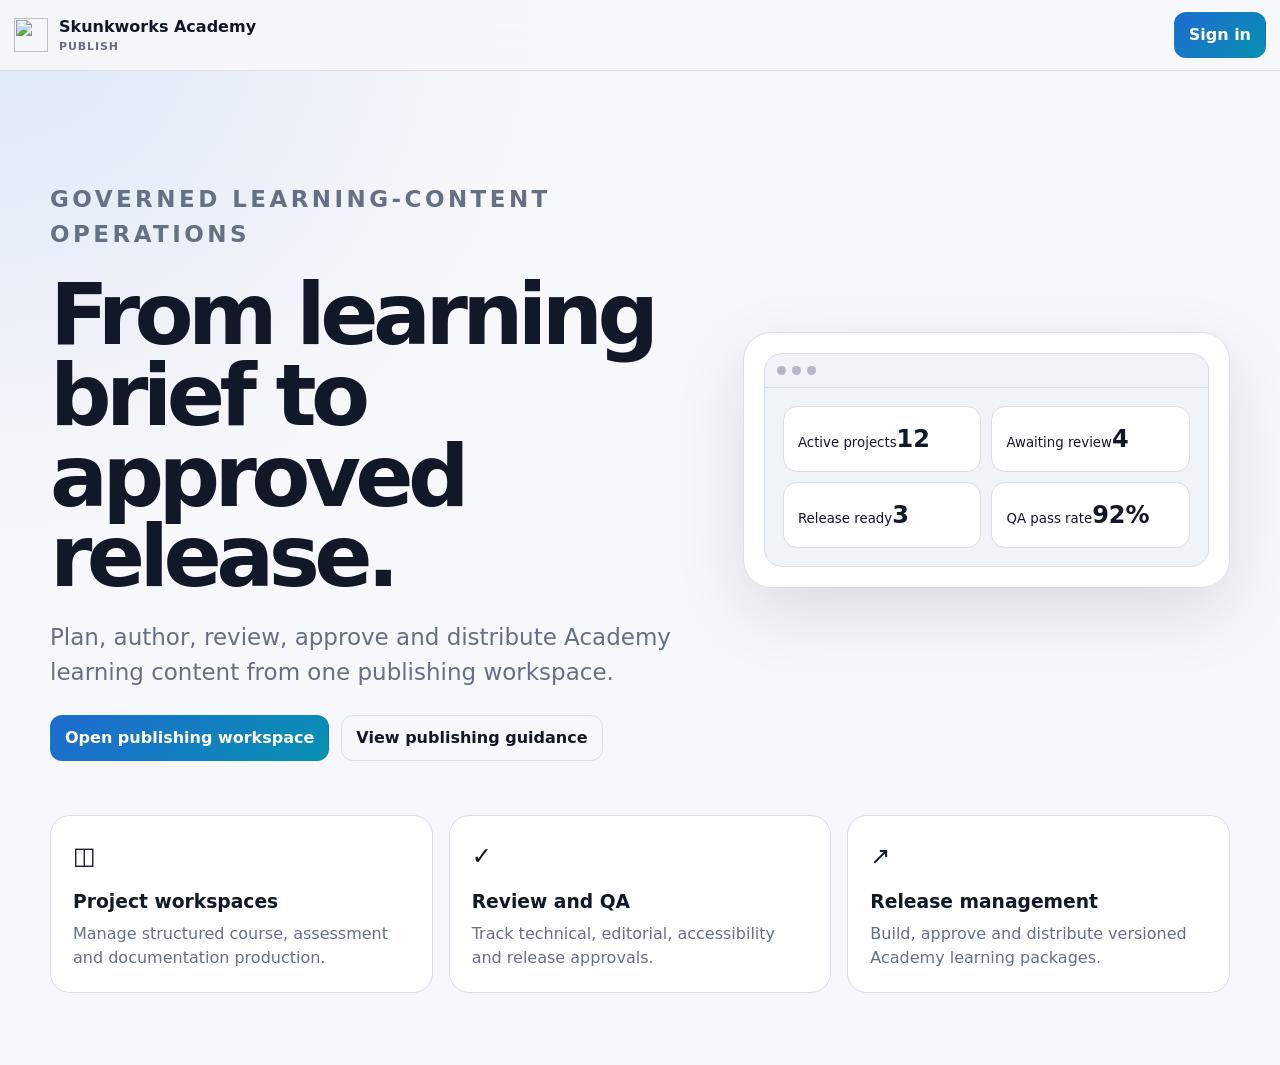
==== commit b89df6c7: "fix: route Publish authentication through Portal" ====
--- a/index.html
+++ b/index.html
@@ -18,190 +18,66 @@
   <link href="https://fonts.googleapis.com/css2?family=IBM+Plex+Sans:wght@400;500;600;700&display=swap" rel="stylesheet" />
   <script defer src="https://skunkworksacademy.com/assets/academy-navigation.js?v=2026.07.17.4" data-skunkworks-global-nav="v7"></script>
   <style>
-    :root{color-scheme:light dark;--bg:#f7f8fb;--surface:#fff;--surface2:#f0f3f8;--text:#111827;--muted:#667085;--line:#d9dee8;--brand:#6d28d9;--brand2:#0891b2;--good:#15803d;--warn:#b45309;--danger:#b42318;--shadow:0 24px 70px rgba(15,23,42,.12);--radius:20px}
-    @media(prefers-color-scheme:dark){:root{--bg:#080b10;--surface:#0f141c;--surface2:#161d27;--text:#edf2f7;--muted:#9ba8b7;--line:#283241;--brand:#9b7cff;--brand2:#27c2dd;--good:#4ade80;--warn:#fbbf24;--danger:#fb7185;--shadow:0 24px 80px rgba(0,0,0,.35)}}
-    *{box-sizing:border-box}html{scroll-behavior:smooth}body{margin:0;background:radial-gradient(circle at top left,color-mix(in srgb,var(--brand) 12%,transparent),transparent 34rem),var(--bg);color:var(--text);font-family:"IBM Plex Sans",system-ui,sans-serif;line-height:1.5}button,input,select,textarea{font:inherit}button,a{transition:.2s ease}.skip{position:fixed;top:10px;left:10px;transform:translateY(-160%);z-index:1000;background:var(--text);color:var(--bg);padding:10px 14px;border-radius:999px}.skip:focus{transform:none}.topbar{position:sticky;top:0;z-index:50;min-height:70px;border-bottom:1px solid var(--line);background:color-mix(in srgb,var(--bg) 88%,transparent);backdrop-filter:blur(18px)}.topbar-inner{width:min(1440px,calc(100% - 28px));min-height:70px;margin:auto;display:flex;align-items:center;justify-content:space-between;gap:18px}.brand{display:flex;align-items:center;gap:11px;text-decoration:none;color:var(--text);font-weight:700}.brand img{width:34px;height:34px}.brand small{display:block;color:var(--muted);font-size:11px;font-weight:600;letter-spacing:.08em;text-transform:uppercase}.top-actions{display:flex;align-items:center;gap:8px}.icon-btn,.btn{border:1px solid var(--line);background:var(--surface);color:var(--text);border-radius:12px;padding:10px 14px;cursor:pointer;text-decoration:none;font-weight:600}.btn.primary{border-color:transparent;background:linear-gradient(135deg,var(--brand),var(--brand2));color:#fff}.btn.ghost{background:transparent}.avatar{width:38px;height:38px;border-radius:50%;display:grid;place-items:center;background:linear-gradient(135deg,var(--brand),var(--brand2));color:#fff;font-weight:700}.landing{width:min(1180px,calc(100% - 32px));margin:auto;padding:88px 0 72px}.hero{display:grid;grid-template-columns:1.15fr .85fr;gap:34px;align-items:center}.eyebrow{font-size:12px;text-transform:uppercase;letter-spacing:.15em;color:var(--brand2);font-weight:700}.hero h1{font-size:clamp(46px,7vw,86px);line-height:.94;letter-spacing:-.065em;margin:14px 0 20px}.hero p{font-size:clamp(18px,2vw,23px);color:var(--muted);max-width:760px}.hero-actions{display:flex;gap:12px;flex-wrap:wrap;margin-top:26px}.showcase{border:1px solid var(--line);background:linear-gradient(180deg,color-mix(in srgb,var(--surface) 92%,transparent),var(--surface));border-radius:28px;padding:20px;box-shadow:var(--shadow)}.mini-window{border:1px solid var(--line);border-radius:18px;overflow:hidden;background:var(--surface2)}.mini-head{display:flex;gap:6px;padding:12px;border-bottom:1px solid var(--line)}.dot{width:9px;height:9px;border-radius:50%;background:var(--muted);opacity:.45}.mini-body{padding:18px}.mini-grid{display:grid;grid-template-columns:1fr 1fr;gap:10px}.mini-card{border:1px solid var(--line);background:var(--surface);border-radius:14px;padding:14px}.mini-card strong{font-size:24px}.feature-grid{display:grid;grid-template-columns:repeat(3,1fr);gap:16px;margin-top:54px}.feature{border:1px solid var(--line);background:var(--surface);border-radius:var(--radius);padding:22px}.feature span{font-size:24px}.feature h3{margin:14px 0 6px}.feature p{margin:0;color:var(--muted)}
-    .auth-view{min-height:calc(100vh - 70px);display:grid;place-items:center;padding:44px 16px}.auth-shell{width:min(980px,100%);display:grid;grid-template-columns:1fr .9fr;border:1px solid var(--line);border-radius:28px;overflow:hidden;background:var(--surface);box-shadow:var(--shadow)}.auth-story{padding:48px;background:linear-gradient(145deg,color-mix(in srgb,var(--brand) 20%,var(--surface)),color-mix(in srgb,var(--brand2) 14%,var(--surface)))}.auth-story h1{font-size:clamp(38px,5vw,62px);line-height:1;letter-spacing:-.055em;margin:14px 0}.auth-story p{color:var(--muted);font-size:18px}.auth-points{display:grid;gap:12px;margin-top:28px}.auth-point{display:flex;gap:10px}.auth-card{padding:48px}.auth-card h2{font-size:30px;margin:0 0 8px}.auth-card p{color:var(--muted)}.ms-btn{width:100%;display:flex;justify-content:center;align-items:center;gap:12px;margin-top:22px;padding:13px;border:1px solid var(--line);border-radius:12px;background:var(--surface2);color:var(--text);font-weight:700;cursor:pointer}.ms-mark{display:grid;grid-template-columns:repeat(2,9px);gap:2px}.ms-mark i{width:9px;height:9px;background:currentColor}.divider{display:flex;align-items:center;gap:10px;color:var(--muted);font-size:12px;margin:20px 0}.divider:before,.divider:after{content:"";height:1px;flex:1;background:var(--line)}.notice{border:1px solid color-mix(in srgb,var(--warn) 35%,var(--line));background:color-mix(in srgb,var(--warn) 8%,var(--surface));border-radius:12px;padding:12px;color:var(--muted);font-size:13px}
+    :root{color-scheme:light dark;--bg:#f7f8fb;--surface:#fff;--surface2:#f0f3f8;--text:#111827;--muted:#667085;--line:#d9dee8;--brand:#1e6bd0;--brand2:#0891b2;--good:#15803d;--warn:#b45309;--danger:#b42318;--shadow:0 24px 70px rgba(15,23,42,.12);--radius:20px}
+    @media(prefers-color-scheme:dark){:root{--bg:#080b10;--surface:#0f141c;--surface2:#161d27;--text:#edf2f7;--muted:#9ba8b7;--line:#283241;--brand:#1e6bd0;--brand2:#27c2dd;--good:#4ade80;--warn:#fbbf24;--danger:#fb7185;--shadow:0 24px 80px rgba(0,0,0,.35)}}
+    *{box-sizing:border-box}html{scroll-behavior:smooth}body{margin:0;background:radial-gradient(circle at top left,color-mix(in srgb,var(--brand) 12%,transparent),transparent 34rem),var(--bg);color:var(--text);font-family:"IBM Plex Sans",system-ui,sans-serif;line-height:1.5}button,input,select,textarea{font:inherit}button,a{transition:.2s ease}.skip{position:fixed;top:10px;left:10px;transform:translateY(-160%);z-index:1000;background:var(--text);color:var(--bg);padding:10px 14px;border-radius:999px}.skip:focus{transform:none}.topbar{position:sticky;top:0;z-index:50;min-height:70px;border-bottom:1px solid var(--line);background:color-mix(in srgb,var(--bg) 88%,transparent);backdrop-filter:blur(18px)}.topbar-inner{width:min(1440px,calc(100% - 28px));min-height:70px;margin:auto;display:flex;align-items:center;justify-content:space-between;gap:18px}.brand{display:flex;align-items:center;gap:11px;text-decoration:none;color:var(--text);font-weight:700}.brand img{width:34px;height:34px}.brand small{display:block;color:var(--muted);font-size:11px;font-weight:600;letter-spacing:.08em;text-transform:uppercase}.top-actions{display:flex;align-items:center;gap:8px}.icon-btn,.btn{border:1px solid var(--line);background:var(--surface);color:var(--text);border-radius:12px;padding:10px 14px;cursor:pointer;text-decoration:none;font-weight:600;min-height:44px}.btn.primary{border-color:transparent;background:linear-gradient(135deg,var(--brand),var(--brand2));color:#fff}.btn.ghost{background:transparent}.avatar{width:38px;height:38px;border-radius:50%;display:grid;place-items:center;background:linear-gradient(135deg,var(--brand),var(--brand2));color:#fff;font-weight:700}.landing{width:min(1180px,calc(100% - 32px));margin:auto;padding:88px 0 72px}.hero{display:grid;grid-template-columns:1.15fr .85fr;gap:34px;align-items:center}.eyebrow{font-size:12px;text-transform:uppercase;letter-spacing:.15em;color:var(--brand2);font-weight:700}.hero h1{font-size:clamp(46px,7vw,86px);line-height:.94;letter-spacing:-.065em;margin:14px 0 20px}.hero p{font-size:clamp(18px,2vw,23px);color:var(--muted);max-width:760px}.hero-actions{display:flex;gap:12px;flex-wrap:wrap;margin-top:26px}.showcase{border:1px solid var(--line);background:linear-gradient(180deg,color-mix(in srgb,var(--surface) 92%,transparent),var(--surface));border-radius:28px;padding:20px;box-shadow:var(--shadow)}.mini-window{border:1px solid var(--line);border-radius:18px;overflow:hidden;background:var(--surface2)}.mini-head{display:flex;gap:6px;padding:12px;border-bottom:1px solid var(--line)}.dot{width:9px;height:9px;border-radius:50%;background:var(--muted);opacity:.45}.mini-body{padding:18px}.mini-grid{display:grid;grid-template-columns:1fr 1fr;gap:10px}.mini-card{border:1px solid var(--line);background:var(--surface);border-radius:14px;padding:14px}.mini-card strong{font-size:24px}.feature-grid{display:grid;grid-template-columns:repeat(3,1fr);gap:16px;margin-top:54px}.feature{border:1px solid var(--line);background:var(--surface);border-radius:var(--radius);padding:22px}.feature span{font-size:24px}.feature h3{margin:14px 0 6px}.feature p{margin:0;color:var(--muted)}
+    .auth-view{min-height:calc(100vh - 70px);display:grid;place-items:center;padding:44px 16px}.auth-shell{width:min(980px,100%);display:grid;grid-template-columns:1fr .9fr;border:1px solid var(--line);border-radius:28px;overflow:hidden;background:var(--surface);box-shadow:var(--shadow)}.auth-story{padding:48px;background:linear-gradient(145deg,color-mix(in srgb,var(--brand) 20%,var(--surface)),color-mix(in srgb,var(--brand2) 14%,var(--surface)))}.auth-story h1{font-size:clamp(38px,5vw,62px);line-height:1;letter-spacing:-.055em;margin:14px 0}.auth-story p{color:var(--muted);font-size:18px}.auth-points{display:grid;gap:12px;margin-top:28px}.auth-point{display:flex;gap:10px}.auth-card{padding:48px}.auth-card h2{font-size:30px;margin:0 0 8px}.auth-card p{color:var(--muted)}.ms-btn{width:100%;display:flex;justify-content:center;align-items:center;gap:12px;margin-top:22px;padding:13px;border:1px solid var(--line);border-radius:12px;background:var(--surface2);color:var(--text);font-weight:700;cursor:pointer;min-height:48px}.ms-btn[aria-busy="true"]{opacity:.72;cursor:progress}.ms-mark{display:grid;grid-template-columns:repeat(2,9px);gap:2px}.ms-mark i{width:9px;height:9px;background:currentColor}.divider{display:flex;align-items:center;gap:10px;color:var(--muted);font-size:12px;margin:20px 0}.divider:before,.divider:after{content:"";height:1px;flex:1;background:var(--line)}.notice{border:1px solid color-mix(in srgb,var(--warn) 35%,var(--line));background:color-mix(in srgb,var(--warn) 8%,var(--surface));border-radius:12px;padding:12px;color:var(--muted);font-size:13px}.auth-status{margin-top:14px;color:var(--muted);font-size:13px;min-height:20px}
     .app{display:grid;grid-template-columns:260px 1fr;min-height:calc(100vh - 70px)}.sidebar{position:sticky;top:70px;height:calc(100vh - 70px);border-right:1px solid var(--line);background:color-mix(in srgb,var(--surface) 94%,transparent);padding:18px 14px;overflow:auto}.workspace{padding:10px 12px 18px;border-bottom:1px solid var(--line);margin-bottom:14px}.workspace small{color:var(--muted)}.side-nav{display:grid;gap:4px}.side-nav button{display:flex;align-items:center;gap:10px;width:100%;border:0;background:transparent;color:var(--muted);padding:10px 12px;border-radius:10px;cursor:pointer;text-align:left}.side-nav button.active,.side-nav button:hover{background:var(--surface2);color:var(--text)}.side-label{padding:14px 12px 6px;color:var(--muted);font-size:11px;text-transform:uppercase;letter-spacing:.12em;font-weight:700}.main{min-width:0;padding:26px}.page{display:none}.page.active{display:block}.page-head{display:flex;align-items:flex-start;justify-content:space-between;gap:18px;margin-bottom:22px}.page-head h1{font-size:34px;letter-spacing:-.035em;margin:0}.page-head p{margin:4px 0 0;color:var(--muted)}.stats{display:grid;grid-template-columns:repeat(4,1fr);gap:14px}.stat,.panel{border:1px solid var(--line);background:var(--surface);border-radius:var(--radius);box-shadow:0 10px 35px rgba(15,23,42,.04)}.stat{padding:18px}.stat small{color:var(--muted)}.stat strong{display:block;font-size:30px;margin-top:6px}.delta{font-size:12px;color:var(--good)}.dashboard-grid{display:grid;grid-template-columns:1.25fr .75fr;gap:16px;margin-top:16px}.panel{padding:20px}.panel-head{display:flex;justify-content:space-between;align-items:center;gap:12px;margin-bottom:16px}.panel h2{font-size:20px;margin:0}.muted{color:var(--muted)}.table-wrap{overflow:auto}.table{width:100%;border-collapse:collapse;min-width:700px}.table th,.table td{text-align:left;padding:13px 10px;border-bottom:1px solid var(--line);font-size:14px}.table th{color:var(--muted);font-size:12px;text-transform:uppercase;letter-spacing:.06em}.status{display:inline-flex;align-items:center;gap:6px;border:1px solid var(--line);border-radius:999px;padding:4px 9px;font-size:12px}.status:before{content:"";width:7px;height:7px;border-radius:50%;background:var(--muted)}.status.good:before{background:var(--good)}.status.warn:before{background:var(--warn)}.status.review:before{background:var(--brand)}.progress{height:8px;background:var(--surface2);border-radius:999px;overflow:hidden}.progress i{display:block;height:100%;background:linear-gradient(90deg,var(--brand),var(--brand2));border-radius:inherit}.activity{display:grid;gap:14px}.activity-item{display:grid;grid-template-columns:34px 1fr;gap:10px}.activity-icon{width:34px;height:34px;border-radius:10px;background:var(--surface2);display:grid;place-items:center}.activity-item p{margin:0;font-size:14px}.activity-item small{color:var(--muted)}.cards{display:grid;grid-template-columns:repeat(3,1fr);gap:14px}.project-card{border:1px solid var(--line);border-radius:18px;background:var(--surface);padding:18px}.project-card h3{margin:12px 0 4px}.project-card p{margin:0 0 16px;color:var(--muted);font-size:14px}.project-meta{display:flex;justify-content:space-between;gap:8px;font-size:12px;color:var(--muted)}.kanban{display:grid;grid-template-columns:repeat(4,minmax(250px,1fr));gap:14px;overflow:auto;padding-bottom:8px}.column{border:1px solid var(--line);background:var(--surface2);border-radius:18px;padding:12px;min-height:440px}.column h3{font-size:14px;margin:4px 4px 12px}.task{border:1px solid var(--line);background:var(--surface);border-radius:14px;padding:13px;margin-bottom:10px}.task p{margin:0 0 12px;font-size:14px}.task footer{display:flex;justify-content:space-between;color:var(--muted);font-size:11px}.editor-shell{display:grid;grid-template-columns:260px 1fr 280px;gap:14px}.outline,.editor,.inspector{border:1px solid var(--line);background:var(--surface);border-radius:18px;min-height:560px}.outline,.inspector{padding:14px}.outline button{display:block;width:100%;text-align:left;border:0;background:transparent;padding:9px;border-radius:8px;color:var(--muted)}.outline button.active{background:var(--surface2);color:var(--text)}.editor{padding:24px}.toolbar{display:flex;gap:6px;flex-wrap:wrap;border-bottom:1px solid var(--line);padding-bottom:12px}.toolbar button{border:1px solid var(--line);background:var(--surface2);color:var(--text);border-radius:8px;padding:7px 10px}.canvas{padding:26px 10px;max-width:760px}.canvas h2{font-size:32px;margin:0 0 16px}.canvas p{color:var(--muted)}.review-list{display:grid;gap:12px}.review-row{display:grid;grid-template-columns:1fr auto;gap:14px;align-items:center;border:1px solid var(--line);background:var(--surface);border-radius:16px;padding:16px}.release-flow{display:grid;grid-template-columns:repeat(5,1fr);gap:10px}.release-step{position:relative;border:1px solid var(--line);background:var(--surface);border-radius:16px;padding:16px}.release-step:not(:last-child):after{content:"→";position:absolute;right:-10px;top:50%;z-index:2;color:var(--muted)}.chart{height:230px;display:flex;align-items:flex-end;gap:14px;padding-top:30px}.bar{flex:1;min-width:30px;background:linear-gradient(180deg,var(--brand2),var(--brand));border-radius:10px 10px 3px 3px;position:relative}.bar span{position:absolute;bottom:-24px;left:50%;transform:translateX(-50%);font-size:11px;color:var(--muted)}.settings-grid{display:grid;grid-template-columns:1fr 1fr;gap:16px}.field{display:grid;gap:7px;margin-bottom:14px}.field label{font-size:13px;font-weight:600}.field input,.field select{width:100%;border:1px solid var(--line);background:var(--surface2);color:var(--text);border-radius:10px;padding:11px}.mobile-menu{display:none}.hidden{display:none!important}
-    @media(max-width:1050px){.stats{grid-template-columns:1fr 1fr}.cards{grid-template-columns:1fr 1fr}.editor-shell{grid-template-columns:220px 1fr}.inspector{display:none}.release-flow{grid-template-columns:1fr 1fr 1fr}}
-    @media(max-width:820px){.hero,.auth-shell,.dashboard-grid{grid-template-columns:1fr}.feature-grid{grid-template-columns:1fr}.auth-story{display:none}.app{grid-template-columns:1fr}.sidebar{position:fixed;left:0;top:70px;z-index:45;width:270px;transform:translateX(-105%);transition:.2s}.sidebar.open{transform:none}.mobile-menu{display:inline-flex}.main{padding:18px}.cards{grid-template-columns:1fr}.editor-shell{grid-template-columns:1fr}.outline{display:none}.settings-grid{grid-template-columns:1fr}.release-flow{grid-template-columns:1fr}.release-step:not(:last-child):after{display:none}}
-    @media(max-width:560px){.brand small,.top-actions .ghost{display:none}.landing{padding-top:54px}.stats{grid-template-columns:1fr}.page-head{display:block}.page-head .btn{margin-top:12px}.auth-card{padding:28px}.main{padding:14px}.topbar-inner{width:calc(100% - 20px)}}
+    @media(max-width:1050px){.stats{grid-template-columns:1fr 1fr}.cards{grid-template-columns:1fr 1fr}.editor-shell{grid-template-columns:220px 1fr}.inspector{display:none}.release-flow{grid-template-columns:1fr 1fr}.release-step:not(:last-child):after{display:none}}
+    @media(max-width:800px){.hero,.auth-shell,.dashboard-grid,.settings-grid{grid-template-columns:1fr}.feature-grid,.cards{grid-template-columns:1fr}.auth-story,.auth-card{padding:32px}.app{grid-template-columns:1fr}.sidebar{position:fixed;left:0;top:70px;bottom:0;z-index:60;width:min(320px,88vw);height:auto;transform:translateX(-105%);transition:.2s ease;box-shadow:var(--shadow)}.sidebar.open{transform:translateX(0)}.mobile-menu{display:inline-flex}.main{padding:20px}.editor-shell{grid-template-columns:1fr}.outline{display:none}.release-flow{grid-template-columns:1fr}.stats{grid-template-columns:1fr 1fr}.page-head{flex-direction:column}.landing{padding-top:56px}}
+    @media(max-width:520px){.stats{grid-template-columns:1fr}.auth-story,.auth-card{padding:24px}.hero h1{font-size:clamp(40px,14vw,58px)}.landing{width:min(100% - 20px,1180px)}.topbar-inner{width:min(100% - 20px,1440px)}.top-actions .btn.ghost{display:none}}
+    @media(prefers-reduced-motion:reduce){*,*::before,*::after{scroll-behavior:auto!important;animation-duration:.01ms!important;animation-iteration-count:1!important;transition-duration:.01ms!important}}
   </style>
 </head>
 <body>
 <a class="skip" href="#main">Skip to main content</a>
-<header class="topbar">
+<header class="topbar" data-local-publish-header="true">
   <div class="topbar-inner">
-    <a class="brand" href="#home" data-route="home">
-      <img src="https://raw.githubusercontent.com/skunkworks-academy/.github/refs/heads/main/images/favicon-black.png" alt="" />
-      <span>Skunkworks Academy<small>Publish</small></span>
-    </a>
-    <div class="top-actions" id="publicActions">
-      <a class="btn ghost" href="https://skunkworksacademy.com/">Academy Home</a>
-      <button class="btn primary" data-route="signin">Sign in</button>
-    </div>
-    <div class="top-actions hidden" id="appActions">
-      <button class="icon-btn mobile-menu" id="menuButton" aria-label="Open module navigation">☰</button>
-      <button class="icon-btn" aria-label="Search">⌕</button>
-      <button class="icon-btn" aria-label="Notifications">◔</button>
-      <div class="avatar" title="Raydo Matthee">RM</div>
-    </div>
+    <a class="brand" href="#home" data-route="home" aria-label="Skunkworks Academy Publish home"><img src="https://raw.githubusercontent.com/skunkworks-academy/.github/refs/heads/main/images/favicon-black.png" alt="" /><span>Skunkworks Academy<small>Publish</small></span></a>
+    <div id="publicActions" class="top-actions"><button class="btn primary" data-route="signin">Sign in</button></div>
+    <div id="appActions" class="top-actions hidden"><button id="menuButton" class="icon-btn mobile-menu" aria-label="Toggle workspace navigation">☰</button><div class="avatar" aria-label="Signed-in user">RM</div></div>
   </div>
 </header>
-
 <main id="main">
-  <section class="landing route-view" id="homeView">
-    <div class="hero">
-      <div>
-        <div class="eyebrow">Course production and publishing</div>
-        <h1>From learning brief to approved release.</h1>
-        <p>Manage course projects, instructional content, reviews, quality gates, release packages and lifecycle analytics in one governed Academy workspace.</p>
-        <div class="hero-actions">
-          <button class="btn primary" data-route="signin">Open publishing workspace</button>
-          <button class="btn" data-demo>View interactive demo</button>
-        </div>
-      </div>
-      <div class="showcase" aria-label="Publishing dashboard preview">
-        <div class="mini-window">
-          <div class="mini-head"><i class="dot"></i><i class="dot"></i><i class="dot"></i></div>
-          <div class="mini-body">
-            <small class="muted">Production overview</small>
-            <h2>12 active projects</h2>
-            <div class="mini-grid">
-              <div class="mini-card"><small class="muted">In review</small><strong>4</strong></div>
-              <div class="mini-card"><small class="muted">Ready</small><strong>3</strong></div>
-              <div class="mini-card"><small class="muted">QA pass</small><strong>92%</strong></div>
-              <div class="mini-card"><small class="muted">This month</small><strong>7</strong></div>
-            </div>
-          </div>
-        </div>
-      </div>
-    </div>
-    <div class="feature-grid">
-      <article class="feature"><span>◫</span><h3>Structured production</h3><p>Move work through intake, design, development, review, QA, pilot and release gates.</p></article>
-      <article class="feature"><span>✓</span><h3>Controlled approvals</h3><p>Capture reviewer decisions, evidence, accessibility checks and release readiness.</p></article>
-      <article class="feature"><span>↗</span><h3>Multi-channel release</h3><p>Prepare Academy LMS, catalogue, SCORM, xAPI, GitHub and customer deployment packages.</p></article>
-    </div>
+  <section id="homeView" class="landing">
+    <div class="hero"><div><p class="eyebrow">Governed learning-content operations</p><h1>From learning brief to approved release.</h1><p>Plan, author, review, approve and distribute Academy learning content from one publishing workspace.</p><div class="hero-actions"><button class="btn primary" data-route="signin">Open publishing workspace</button><a class="btn ghost" href="https://docs.skunkworksacademy.com/">View publishing guidance</a></div></div><aside class="showcase" aria-label="Publishing module overview"><div class="mini-window"><div class="mini-head"><span class="dot"></span><span class="dot"></span><span class="dot"></span></div><div class="mini-body"><div class="mini-grid"><div class="mini-card"><small>Active projects</small><strong>12</strong></div><div class="mini-card"><small>Awaiting review</small><strong>4</strong></div><div class="mini-card"><small>Release ready</small><strong>3</strong></div><div class="mini-card"><small>QA pass rate</small><strong>92%</strong></div></div></div></div></aside></div>
+    <div class="feature-grid"><article class="feature"><span>◫</span><h3>Project workspaces</h3><p>Manage structured course, assessment and documentation production.</p></article><article class="feature"><span>✓</span><h3>Review and QA</h3><p>Track technical, editorial, accessibility and release approvals.</p></article><article class="feature"><span>↗</span><h3>Release management</h3><p>Build, approve and distribute versioned Academy learning packages.</p></article></div>
   </section>
 
-  <section class="auth-view route-view hidden" id="signinView">
-    <div class="auth-shell">
-      <div class="auth-story">
-        <div class="eyebrow">Secure publishing workspace</div>
-        <h1>Author. Review. Approve. Release.</h1>
-        <p>Access is governed by organisation, workspace entitlement and role-based permissions.</p>
-        <div class="auth-points">
-          <div class="auth-point"><b>01</b><span>Microsoft Entra ID single sign-on and MFA</span></div>
-          <div class="auth-point"><b>02</b><span>Tenant-aware project and content boundaries</span></div>
-          <div class="auth-point"><b>03</b><span>Audit-ready publishing and approval history</span></div>
-        </div>
-      </div>
-      <div class="auth-card">
-        <small class="eyebrow">Welcome back</small>
-        <h2>Sign in to Publish</h2>
-        <p>Use your Skunkworks Academy or authorised customer account.</p>
-        <button class="ms-btn" id="microsoftSignIn"><span class="ms-mark"><i></i><i></i><i></i><i></i></span>Continue with Microsoft</button>
-        <div class="divider">MVP preview</div>
-        <button class="btn primary" style="width:100%" data-demo>Enter demo workspace</button>
-        <div class="notice" style="margin-top:18px">The current GitHub Pages build provides the authentication interface and protected-workspace wireframe. Production Entra ID token exchange must be connected to the Academy identity service before live user access.</div>
-      </div>
-    </div>
+  <section id="signinView" class="auth-view hidden">
+    <div class="auth-shell"><div class="auth-story"><p class="eyebrow">Welcome back</p><h1>Sign in to Publish</h1><p>Use your Skunkworks Academy account to access governed publishing workspaces.</p><div class="auth-points"><div class="auth-point">✓<span>Microsoft Entra ID authentication</span></div><div class="auth-point">✓<span>Role and workspace entitlement checks</span></div><div class="auth-point">✓<span>Centralised sign-in through the Academy Portal</span></div></div></div><div class="auth-card"><h2>Continue securely</h2><p>You will be redirected to the Skunkworks Academy Portal to sign in. After authentication, return to Publish to continue.</p><button id="microsoftSignIn" class="ms-btn" type="button"><span class="ms-mark" aria-hidden="true"><i></i><i></i><i></i><i></i></span><span>Continue with Microsoft</span></button><p id="authStatus" class="auth-status" role="status" aria-live="polite"></p><div class="divider">or</div><button class="btn ghost" type="button" data-demo>Enter demo workspace</button><div class="notice">Demo mode is for inspecting the workspace interface only. Production access is controlled by the Academy Portal, Microsoft Entra ID and workspace entitlements.</div></div></div>
   </section>
 
-  <section class="app route-view hidden" id="appView">
-    <aside class="sidebar" id="sidebar">
-      <div class="workspace"><strong>Skunkworks Academy</strong><small>Internal Publishing Team</small></div>
-      <nav class="side-nav" aria-label="Publishing module navigation">
-        <button class="active" data-page="dashboard">▦ Dashboard</button>
-        <div class="side-label">Production</div>
-        <button data-page="projects">◫ Projects</button>
-        <button data-page="workflow">⇄ Workflow board</button>
-        <button data-page="authoring">✎ Content authoring</button>
-        <button data-page="assets">▣ Asset library</button>
-        <div class="side-label">Governance</div>
-        <button data-page="reviews">✓ Reviews and QA</button>
-        <button data-page="releases">↗ Releases</button>
-        <button data-page="analytics">⌁ Analytics</button>
-        <div class="side-label">Administration</div>
-        <button data-page="settings">⚙ Workspace settings</button>
-        <button id="signOut">⇥ Sign out</button>
-      </nav>
-    </aside>
-
+  <section id="appView" class="app hidden">
+    <aside id="sidebar" class="sidebar"><div class="workspace"><strong>Academy Publishing</strong><small>Course Production Team</small></div><nav class="side-nav" aria-label="Publishing workspace"><button class="active" data-page="dashboard">⌂ Dashboard</button><button data-page="projects">◫ Projects</button><button data-page="workflow">⇄ Workflow</button><button data-page="authoring">✎ Authoring</button><button data-page="assets">▣ Asset library</button><div class="side-label">Governance</div><button data-page="reviews">✓ Reviews and QA</button><button data-page="releases">↗ Releases</button><button data-page="analytics">⌁ Analytics</button><div class="side-label">Administration</div><button data-page="settings">⚙ Workspace settings</button><button id="signOut">⇥ Sign out</button></nav></aside>
     <div class="main">
-      <section class="page active" data-page-view="dashboard">
-        <div class="page-head"><div><h1>Publishing dashboard</h1><p>Production status across active Academy learning projects.</p></div><button class="btn primary" data-page="projects">+ New project</button></div>
-        <div class="stats">
-          <div class="stat"><small>Active projects</small><strong>12</strong><span class="delta">+2 this month</span></div>
-          <div class="stat"><small>Awaiting review</small><strong>4</strong><span class="muted">2 due this week</span></div>
-          <div class="stat"><small>Release ready</small><strong>3</strong><span class="delta">All gates passed</span></div>
-          <div class="stat"><small>QA pass rate</small><strong>92%</strong><span class="delta">+6% quarter-to-date</span></div>
-        </div>
-        <div class="dashboard-grid">
-          <div class="panel"><div class="panel-head"><h2>Project portfolio</h2><button class="btn ghost" data-page="projects">View all</button></div><div class="table-wrap"><table class="table"><thead><tr><th>Project</th><th>Stage</th><th>Progress</th><th>Owner</th><th>Due</th></tr></thead><tbody>
-            <tr><td><b>AI Security Foundations</b><br><small class="muted">AISF-101</small></td><td><span class="status review">SME review</span></td><td><div class="progress"><i style="width:72%"></i></div></td><td>R. Matthee</td><td>24 Jul</td></tr>
-            <tr><td><b>IBM Power Operations</b><br><small class="muted">PWR-201</small></td><td><span class="status warn">Development</span></td><td><div class="progress"><i style="width:54%"></i></div></td><td>L. Sprunt</td><td>31 Jul</td></tr>
-            <tr><td><b>Azure Integration Bootcamp</b><br><small class="muted">AZI-301</small></td><td><span class="status good">Release ready</span></td><td><div class="progress"><i style="width:96%"></i></div></td><td>M. Dercksen</td><td>19 Jul</td></tr>
-          </tbody></table></div></div>
-          <div class="panel"><div class="panel-head"><h2>Recent activity</h2></div><div class="activity">
-            <div class="activity-item"><div class="activity-icon">✓</div><div><p><b>QA checklist approved</b> for Azure Integration Bootcamp.</p><small>18 minutes ago</small></div></div>
-            <div class="activity-item"><div class="activity-icon">✎</div><div><p><b>Module 4 updated</b> in AI Security Foundations.</p><small>1 hour ago</small></div></div>
-            <div class="activity-item"><div class="activity-icon">↗</div><div><p><b>Release 1.2 scheduled</b> for Asterisk Essentials.</p><small>Yesterday</small></div></div>
-          </div></div>
-        </div>
-      </section>
-
-      <section class="page" data-page-view="projects">
-        <div class="page-head"><div><h1>Projects</h1><p>Create and manage course, documentation and assessment production workspaces.</p></div><button class="btn primary">+ Create project</button></div>
-        <div class="cards">
-          <article class="project-card"><span class="status review">SME review</span><h3>AI Security Foundations</h3><p>Instructor-led and self-paced course package with labs and final assessment.</p><div class="progress"><i style="width:72%"></i></div><div class="project-meta"><span>18 tasks open</span><span>Due 24 Jul</span></div></article>
-          <article class="project-card"><span class="status warn">Development</span><h3>IBM Power Operations</h3><p>Operational curriculum, lab guides, presentation assets and facilitator notes.</p><div class="progress"><i style="width:54%"></i></div><div class="project-meta"><span>27 tasks open</span><span>Due 31 Jul</span></div></article>
-          <article class="project-card"><span class="status good">Release ready</span><h3>Azure Integration Bootcamp</h3><p>Five-day integration programme with APIs, Azure services and capstone delivery.</p><div class="progress"><i style="width:96%"></i></div><div class="project-meta"><span>2 tasks open</span><span>Due 19 Jul</span></div></article>
-        </div>
-      </section>
-
-      <section class="page" data-page-view="workflow">
-        <div class="page-head"><div><h1>Workflow board</h1><p>Track production work across stage gates and accountable owners.</p></div><button class="btn primary">+ Add task</button></div>
-        <div class="kanban">
-          <div class="column"><h3>Design · 4</h3><article class="task"><p>Confirm target audience and prerequisites</p><footer><span>AISF-101</span><span>RM</span></footer></article><article class="task"><p>Map objectives to assessments</p><footer><span>PWR-201</span><span>LS</span></footer></article></div>
-          <div class="column"><h3>Development · 7</h3><article class="task"><p>Draft Module 3 student guide</p><footer><span>PWR-201</span><span>LS</span></footer></article><article class="task"><p>Record lab demonstration</p><footer><span>AISF-101</span><span>MD</span></footer></article></div>
-          <div class="column"><h3>Review · 3</h3><article class="task"><p>Technical review: threat modelling unit</p><footer><span>AISF-101</span><span>QA</span></footer></article><article class="task"><p>Editorial review: facilitator guide</p><footer><span>AZI-301</span><span>AG</span></footer></article></div>
-          <div class="column"><h3>Approved · 9</h3><article class="task"><p>Accessibility and alt-text check</p><footer><span>AZI-301</span><span>QA</span></footer></article><article class="task"><p>Final exam blueprint approved</p><footer><span>AISF-101</span><span>RM</span></footer></article></div>
-        </div>
-      </section>
-
-      <section class="page" data-page-view="authoring">
-        <div class="page-head"><div><h1>Content authoring</h1><p>Structured learning-content editor wireframe with outline and metadata controls.</p></div><button class="btn primary">Save draft</button></div>
-        <div class="editor-shell">
-          <aside class="outline"><b>Course outline</b><button class="active">1. Introduction</button><button>2. Threat landscape</button><button>3. Secure architecture</button><button>4. Incident response</button><button>5. Final assessment</button></aside>
-          <article class="editor"><div class="toolbar"><button>H1</button><button>H2</button><button><b>B</b></button><button><i>I</i></button><button>List</button><button>Link</button><button>Media</button><button>Callout</button></div><div class="canvas" contenteditable="true"><small class="eyebrow">Module 1 · Lesson 1</small><h2>Why AI security needs a distinct operating model</h2><p>Artificial intelligence systems introduce new data, model, identity and supply-chain risks. This lesson establishes the operating context before learners evaluate controls and reference architectures.</p><h3>Learning objective</h3><p>Explain how AI workloads change the threat surface across development, deployment and operations.</p></div></article>
-          <aside class="inspector"><b>Lesson settings</b><div class="field"><label>Status</label><select><option>Draft</option><option>In review</option><option>Approved</option></select></div><div class="field"><label>Estimated duration</label><input value="12 minutes" /></div><div class="field"><label>Objective ID</label><input value="AISF-LO-1.1" /></div><div class="field"><label>Accessibility</label><select><option>Review required</option><option>Passed</option></select></div></aside>
-        </div>
-      </section>
-
+      <section class="page active" data-page-view="dashboard"><div class="page-head"><div><h1>Publishing dashboard</h1><p>Production status across active Academy learning projects.</p></div><button class="btn primary" data-page="projects">+ New project</button></div><div class="stats"><div class="stat"><small>Active projects</small><strong>12</strong><span class="delta">+2 this month</span></div><div class="stat"><small>Awaiting review</small><strong>4</strong><span class="muted">2 due this week</span></div><div class="stat"><small>Release ready</small><strong>3</strong><span class="delta">All gates passed</span></div><div class="stat"><small>QA pass rate</small><strong>92%</strong><span class="delta">+6% quarter-to-date</span></div></div><div class="dashboard-grid"><div class="panel"><div class="panel-head"><h2>Project portfolio</h2><button class="btn ghost" data-page="projects">View all</button></div><div class="table-wrap"><table class="table"><thead><tr><th>Project</th><th>Stage</th><th>Progress</th><th>Owner</th><th>Due</th></tr></thead><tbody><tr><td><b>AI Security Foundations</b><br><small class="muted">AISF-101</small></td><td><span class="status review">SME review</span></td><td><div class="progress"><i style="width:72%"></i></div></td><td>R. Matthee</td><td>24 Jul</td></tr><tr><td><b>IBM Power Operations</b><br><small class="muted">PWR-201</small></td><td><span class="status warn">Development</span></td><td><div class="progress"><i style="width:54%"></i></div></td><td>L. Sprunt</td><td>31 Jul</td></tr><tr><td><b>Azure Integration Bootcamp</b><br><small class="muted">AZI-301</small></td><td><span class="status good">Release ready</span></td><td><div class="progress"><i style="width:96%"></i></div></td><td>M. Dercksen</td><td>19 Jul</td></tr></tbody></table></div></div><div class="panel"><div class="panel-head"><h2>Recent activity</h2></div><div class="activity"><div class="activity-item"><div class="activity-icon">✓</div><div><p><b>QA checklist approved</b> for Azure Integration Bootcamp.</p><small>18 minutes ago</small></div></div><div class="activity-item"><div class="activity-icon">✎</div><div><p><b>Module 4 updated</b> in AI Security Foundations.</p><small>1 hour ago</small></div></div><div class="activity-item"><div class="activity-icon">↗</div><div><p><b>Release 1.2 scheduled</b> for Asterisk Essentials.</p><small>Yesterday</small></div></div></div></div></div></section>
+      <section class="page" data-page-view="projects"><div class="page-head"><div><h1>Projects</h1><p>Create and manage course, documentation and assessment production workspaces.</p></div><button class="btn primary">+ Create project</button></div><div class="cards"><article class="project-card"><span class="status review">SME review</span><h3>AI Security Foundations</h3><p>Instructor-led and self-paced course package with labs and final assessment.</p><div class="progress"><i style="width:72%"></i></div><div class="project-meta"><span>18 tasks open</span><span>Due 24 Jul</span></div></article><article class="project-card"><span class="status warn">Development</span><h3>IBM Power Operations</h3><p>Operational curriculum, lab guides, presentation assets and facilitator notes.</p><div class="progress"><i style="width:54%"></i></div><div class="project-meta"><span>27 tasks open</span><span>Due 31 Jul</span></div></article><article class="project-card"><span class="status good">Release ready</span><h3>Azure Integration Bootcamp</h3><p>Five-day integration programme with APIs, Azure services and capstone delivery.</p><div class="progress"><i style="width:96%"></i></div><div class="project-meta"><span>2 tasks open</span><span>Due 19 Jul</span></div></article></div></section>
+      <section class="page" data-page-view="workflow"><div class="page-head"><div><h1>Workflow board</h1><p>Track production work across stage gates and accountable owners.</p></div><button class="btn primary">+ Add task</button></div><div class="kanban"><div class="column"><h3>Design · 4</h3><article class="task"><p>Confirm target audience and prerequisites</p><footer><span>AISF-101</span><span>RM</span></footer></article><article class="task"><p>Map objectives to assessments</p><footer><span>PWR-201</span><span>LS</span></footer></article></div><div class="column"><h3>Development · 7</h3><article class="task"><p>Draft Module 3 student guide</p><footer><span>PWR-201</span><span>LS</span></footer></article><article class="task"><p>Record lab demonstration</p><footer><span>AISF-101</span><span>MD</span></footer></article></div><div class="column"><h3>Review · 3</h3><article class="task"><p>Technical review: threat modelling unit</p><footer><span>AISF-101</span><span>QA</span></footer></article><article class="task"><p>Editorial review: facilitator guide</p><footer><span>AZI-301</span><span>AG</span></footer></article></div><div class="column"><h3>Approved · 9</h3><article class="task"><p>Accessibility and alt-text check</p><footer><span>AZI-301</span><span>QA</span></footer></article><article class="task"><p>Final exam blueprint approved</p><footer><span>AISF-101</span><span>RM</span></footer></article></div></div></section>
+      <section class="page" data-page-view="authoring"><div class="page-head"><div><h1>Content authoring</h1><p>Structured learning-content editor wireframe with outline and metadata controls.</p></div><button class="btn primary">Save draft</button></div><div class="editor-shell"><aside class="outline"><b>Course outline</b><button class="active">1. Introduction</button><button>2. Threat landscape</button><button>3. Secure architecture</button><button>4. Incident response</button><button>5. Final assessment</button></aside><article class="editor"><div class="toolbar"><button>H1</button><button>H2</button><button><b>B</b></button><button><i>I</i></button><button>List</button><button>Link</button><button>Media</button><button>Callout</button></div><div class="canvas" contenteditable="true"><small class="eyebrow">Module 1 · Lesson 1</small><h2>Why AI security needs a distinct operating model</h2><p>Artificial intelligence systems introduce new data, model, identity and supply-chain risks. This lesson establishes the operating context before learners evaluate controls and reference architectures.</p><h3>Learning objective</h3><p>Explain how AI workloads change the threat surface across development, deployment and operations.</p></div></article><aside class="inspector"><b>Lesson settings</b><div class="field"><label>Status</label><select><option>Draft</option><option>In review</option><option>Approved</option></select></div><div class="field"><label>Estimated duration</label><input value="12 minutes" /></div><div class="field"><label>Objective ID</label><input value="AISF-LO-1.1" /></div><div class="field"><label>Accessibility</label><select><option>Review required</option><option>Passed</option></select></div></aside></div></section>
       <section class="page" data-page-view="assets"><div class="page-head"><div><h1>Asset library</h1><p>Tenant-scoped source files, media, templates and release assets.</p></div><button class="btn primary">Upload assets</button></div><div class="panel"><div class="table-wrap"><table class="table"><thead><tr><th>Asset</th><th>Type</th><th>Project</th><th>Version</th><th>Updated</th></tr></thead><tbody><tr><td><b>Module-01-Architecture.svg</b></td><td>Diagram</td><td>AISF-101</td><td>v3</td><td>Today</td></tr><tr><td><b>Instructor-Guide.docx</b></td><td>Document</td><td>PWR-201</td><td>v7</td><td>Yesterday</td></tr><tr><td><b>Lab-Demo-02.mp4</b></td><td>Video</td><td>AZI-301</td><td>v2</td><td>16 Jul</td></tr></tbody></table></div></div></section>
-
       <section class="page" data-page-view="reviews"><div class="page-head"><div><h1>Reviews and QA</h1><p>Evidence-based editorial, technical, accessibility and publication approvals.</p></div><button class="btn primary">Create review</button></div><div class="review-list"><article class="review-row"><div><b>AI Security Foundations · SME technical review</b><p class="muted">14 of 18 review items complete · Assigned to Security Review Team</p></div><span class="status review">In progress</span></article><article class="review-row"><div><b>Azure Integration Bootcamp · Publication QA</b><p class="muted">All mandatory checks passed · Awaiting release publisher signature</p></div><span class="status good">Passed</span></article><article class="review-row"><div><b>IBM Power Operations · Accessibility review</b><p class="muted">Alternative text and keyboard navigation corrections required</p></div><span class="status warn">Changes required</span></article></div></section>
-
-      <section class="page" data-page-view="releases"><div class="page-head"><div><h1>Release management</h1><p>Build, approve and distribute versioned learning packages.</p></div><button class="btn primary">Create release</button></div><div class="release-flow"><div class="release-step"><small>01</small><h3>Readiness gate</h3><p class="muted">Evidence and approvals</p></div><div class="release-step"><small>02</small><h3>Package build</h3><p class="muted">LMS, SCORM, xAPI</p></div><div class="release-step"><small>03</small><h3>Staging preview</h3><p class="muted">Visual and functional QA</p></div><div class="release-step"><small>04</small><h3>Final approval</h3><p class="muted">Publisher signature</p></div><div class="release-step"><small>05</small><h3>Distribution</h3><p class="muted">Academy and customers</p></div></div><div class="panel" style="margin-top:16px"><div class="panel-head"><h2>Scheduled releases</h2></div><div class="table-wrap"><table class="table"><thead><tr><th>Release</th><th>Channels</th><th>Status</th><th>Scheduled</th></tr></thead><tbody><tr><td><b>AZI-301 v1.0</b></td><td>Portal, Catalogue, SCORM</td><td><span class="status good">Approved</span></td><td>19 Jul 09:00</td></tr><tr><td><b>Asterisk Essentials v1.2</b></td><td>Portal, GitHub</td><td><span class="status review">Staging</span></td><td>22 Jul 08:00</td></tr></tbody></table></div></div></section>
-
-      <section class="page" data-page-view="analytics"><div class="page-head"><div><h1>Publishing analytics</h1><p>Production throughput, quality trends and release performance.</p></div><button class="btn">Export report</button></div><div class="stats"><div class="stat"><small>Median cycle time</small><strong>28d</strong><span class="delta">-4 days</span></div><div class="stat"><small>On-time releases</small><strong>88%</strong><span class="delta">+5%</span></div><div class="stat"><small>Rework rate</small><strong>11%</strong><span class="delta">-3%</span></div><div class="stat"><small>Assets reused</small><strong>37%</strong><span class="delta">+9%</span></div></div><div class="panel" style="margin-top:16px"><div class="panel-head"><h2>Monthly release volume</h2></div><div class="chart"><div class="bar" style="height:42%"><span>Feb</span></div><div class="bar" style="height:58%"><span>Mar</span></div><div class="bar" style="height:50%"><span>Apr</span></div><div class="bar" style="height:72%"><span>May</span></div><div class="bar" style="height:66%"><span>Jun</span></div><div class="bar" style="height:90%"><span>Jul</span></div></div></div></section>
-
+      <section class="page" data-page-view="releases"><div class="page-head"><div><h1>Release management</h1><p>Build, approve and distribute versioned learning packages.</p></div><button class="btn primary">Create release</button></div><div class="release-flow"><div class="release-step"><small>01</small><h3>Readiness gate</h3><p class="muted">Evidence and approvals</p></div><div class="release-step"><small>02</small><h3>Package build</h3><p class="muted">LMS, SCORM, xAPI</p></div><div class="release-step"><small>03</small><h3>Staging preview</h3><p class="muted">Visual and functional QA</p></div><div class="release-step"><small>04</small><h3>Final approval</h3><p class="muted">Publisher signature</p></div><div class="release-step"><small>05</small><h3>Distribution</h3><p class="muted">Academy and customers</p></div></div></section>
+      <section class="page" data-page-view="analytics"><div class="page-head"><div><h1>Publishing analytics</h1><p>Production throughput, quality trends and release performance.</p></div><button class="btn">Export report</button></div><div class="stats"><div class="stat"><small>Median cycle time</small><strong>28d</strong><span class="delta">-4 days</span></div><div class="stat"><small>On-time releases</small><strong>88%</strong><span class="delta">+5%</span></div><div class="stat"><small>Rework rate</small><strong>11%</strong><span class="delta">-3%</span></div><div class="stat"><small>Assets reused</small><strong>37%</strong><span class="delta">+9%</span></div></div></section>
       <section class="page" data-page-view="settings"><div class="page-head"><div><h1>Workspace settings</h1><p>Organisation, identity, roles, integrations and publishing defaults.</p></div><button class="btn primary">Save settings</button></div><div class="settings-grid"><div class="panel"><h2>Workspace profile</h2><div class="field"><label>Workspace name</label><input value="Skunkworks Academy Publishing" /></div><div class="field"><label>Default locale</label><select><option>English (South Africa)</option></select></div><div class="field"><label>Default release channel</label><select><option>Academy Portal and Catalogue</option></select></div></div><div class="panel"><h2>Identity and access</h2><div class="field"><label>Identity provider</label><input value="Microsoft Entra ID" disabled /></div><div class="field"><label>Tenant mode</label><select><option>Multi-tenant with workspace isolation</option></select></div><div class="field"><label>Mandatory MFA</label><select><option>Enabled</option></select></div></div></div></section>
     </div>
   </section>
 </main>
 <script>
+  const PORTAL_AUTH_URL='https://portal.skunkworksacademy.com/';
+  const PUBLISH_RETURN_URL='https://publish.skunkworksacademy.com/#app/dashboard';
   const views={home:document.getElementById('homeView'),signin:document.getElementById('signinView'),app:document.getElementById('appView')};
   const publicActions=document.getElementById('publicActions');
   const appActions=document.getElementById('appActions');
   const sidebar=document.getElementById('sidebar');
+  const authStatus=document.getElementById('authStatus');
   function showRoute(route){Object.values(views).forEach(v=>v.classList.add('hidden'));(views[route]||views.home).classList.remove('hidden');const inApp=route==='app';publicActions.classList.toggle('hidden',inApp);appActions.classList.toggle('hidden',!inApp);window.scrollTo(0,0)}
   function showPage(name){document.querySelectorAll('[data-page-view]').forEach(p=>p.classList.toggle('active',p.dataset.pageView===name));document.querySelectorAll('.side-nav [data-page]').forEach(b=>b.classList.toggle('active',b.dataset.page===name));sidebar.classList.remove('open');location.hash='app/'+name}
+  function buildPortalAuthUrl(){const url=new URL(PORTAL_AUTH_URL);url.searchParams.set('returnUrl',PUBLISH_RETURN_URL);url.searchParams.set('source','publish');return url.toString()}
   document.addEventListener('click',e=>{const route=e.target.closest('[data-route]');if(route){e.preventDefault();showRoute(route.dataset.route);location.hash=route.dataset.route}const demo=e.target.closest('[data-demo]');if(demo){showRoute('app');showPage('dashboard')}const page=e.target.closest('[data-page]');if(page){showRoute('app');showPage(page.dataset.page)}});
   document.getElementById('menuButton').addEventListener('click',()=>sidebar.classList.toggle('open'));
   document.getElementById('signOut').addEventListener('click',()=>{showRoute('home');location.hash='home'});
-  document.getElementById('microsoftSignIn').addEventListener('click',()=>alert('Microsoft Entra ID connection is not configured in this static MVP. Use “Enter demo workspace” to inspect the module wireframes.'));
+  document.getElementById('microsoftSignIn').addEventListener('click',event=>{const button=event.currentTarget;button.setAttribute('aria-busy','true');button.disabled=true;authStatus.textContent='Redirecting to the Skunkworks Academy Portal…';sessionStorage.setItem('publish:returnUrl',PUBLISH_RETURN_URL);window.location.assign(buildPortalAuthUrl())});
   function init(){const hash=location.hash.replace('#','');if(hash.startsWith('app/')){showRoute('app');showPage(hash.split('/')[1]||'dashboard')}else if(hash==='signin'){showRoute('signin')}else{showRoute('home')}}
   window.addEventListener('hashchange',init);init();
 </script>
